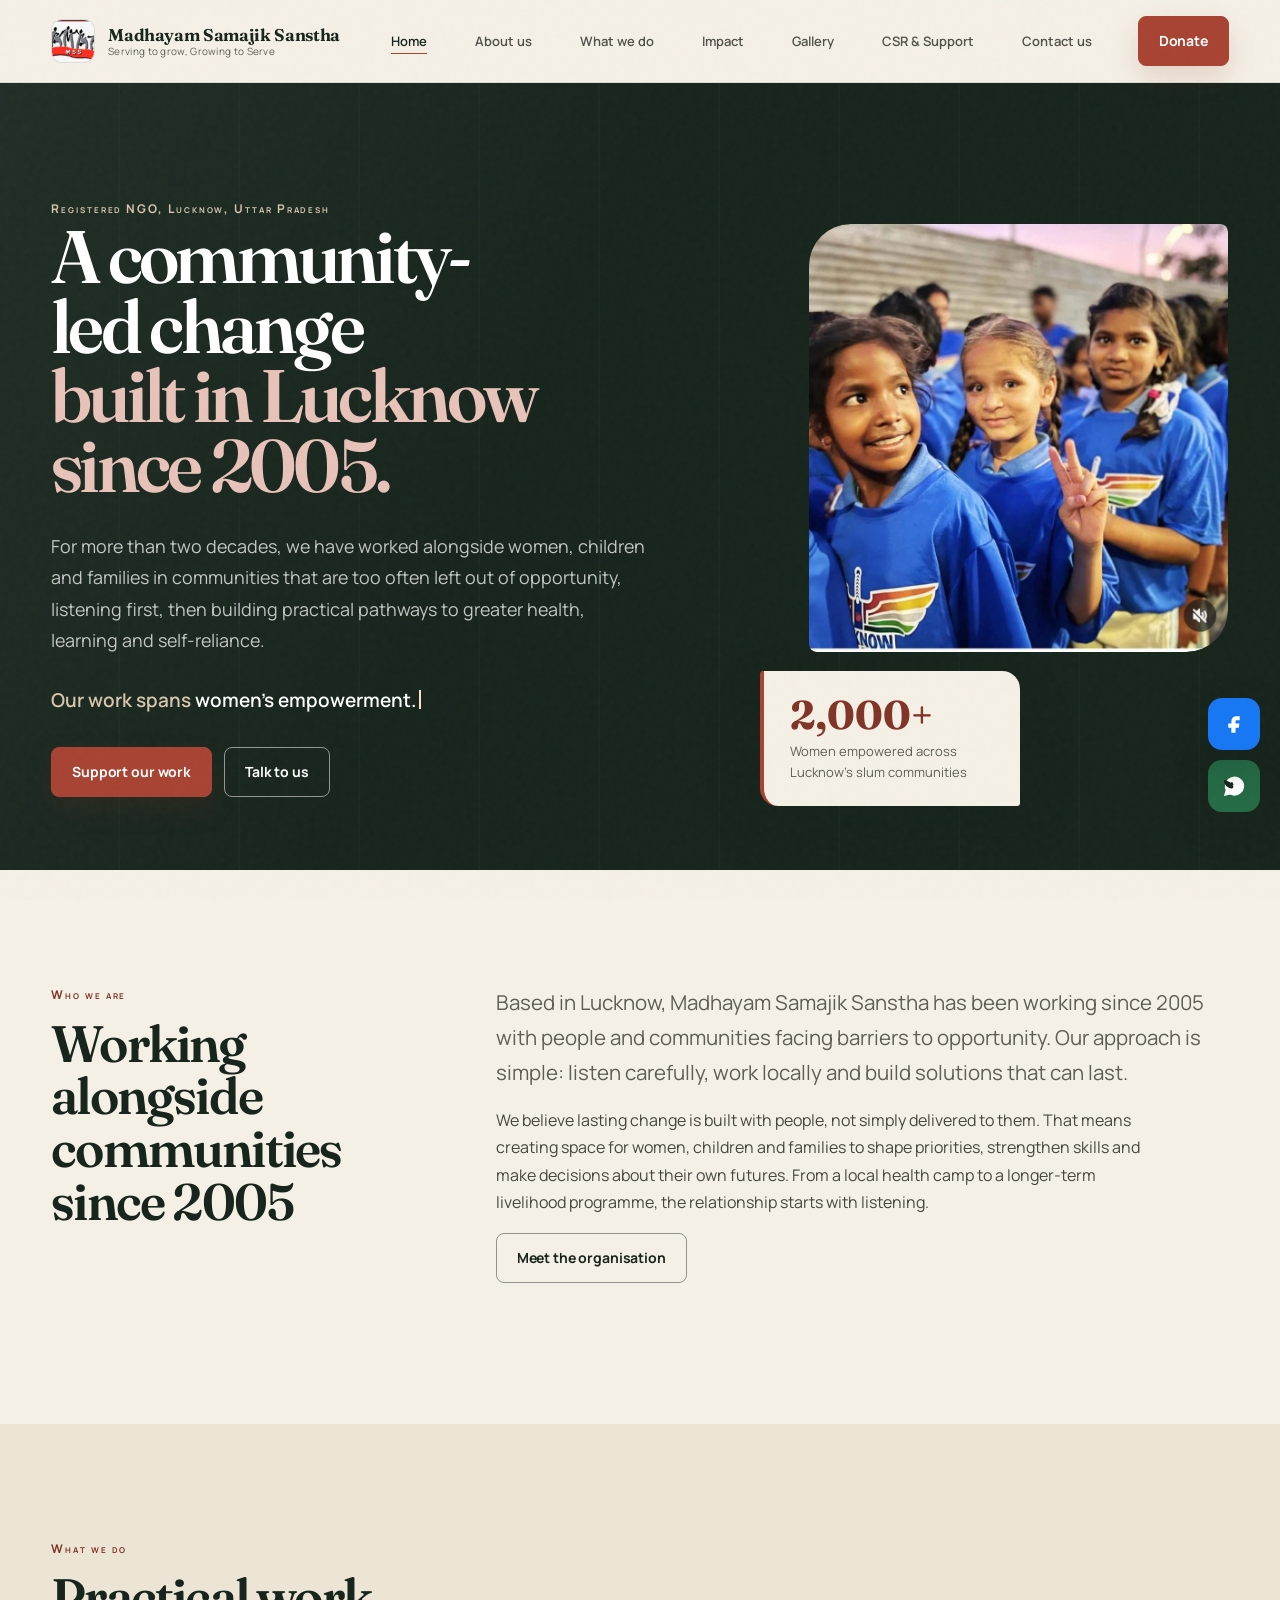
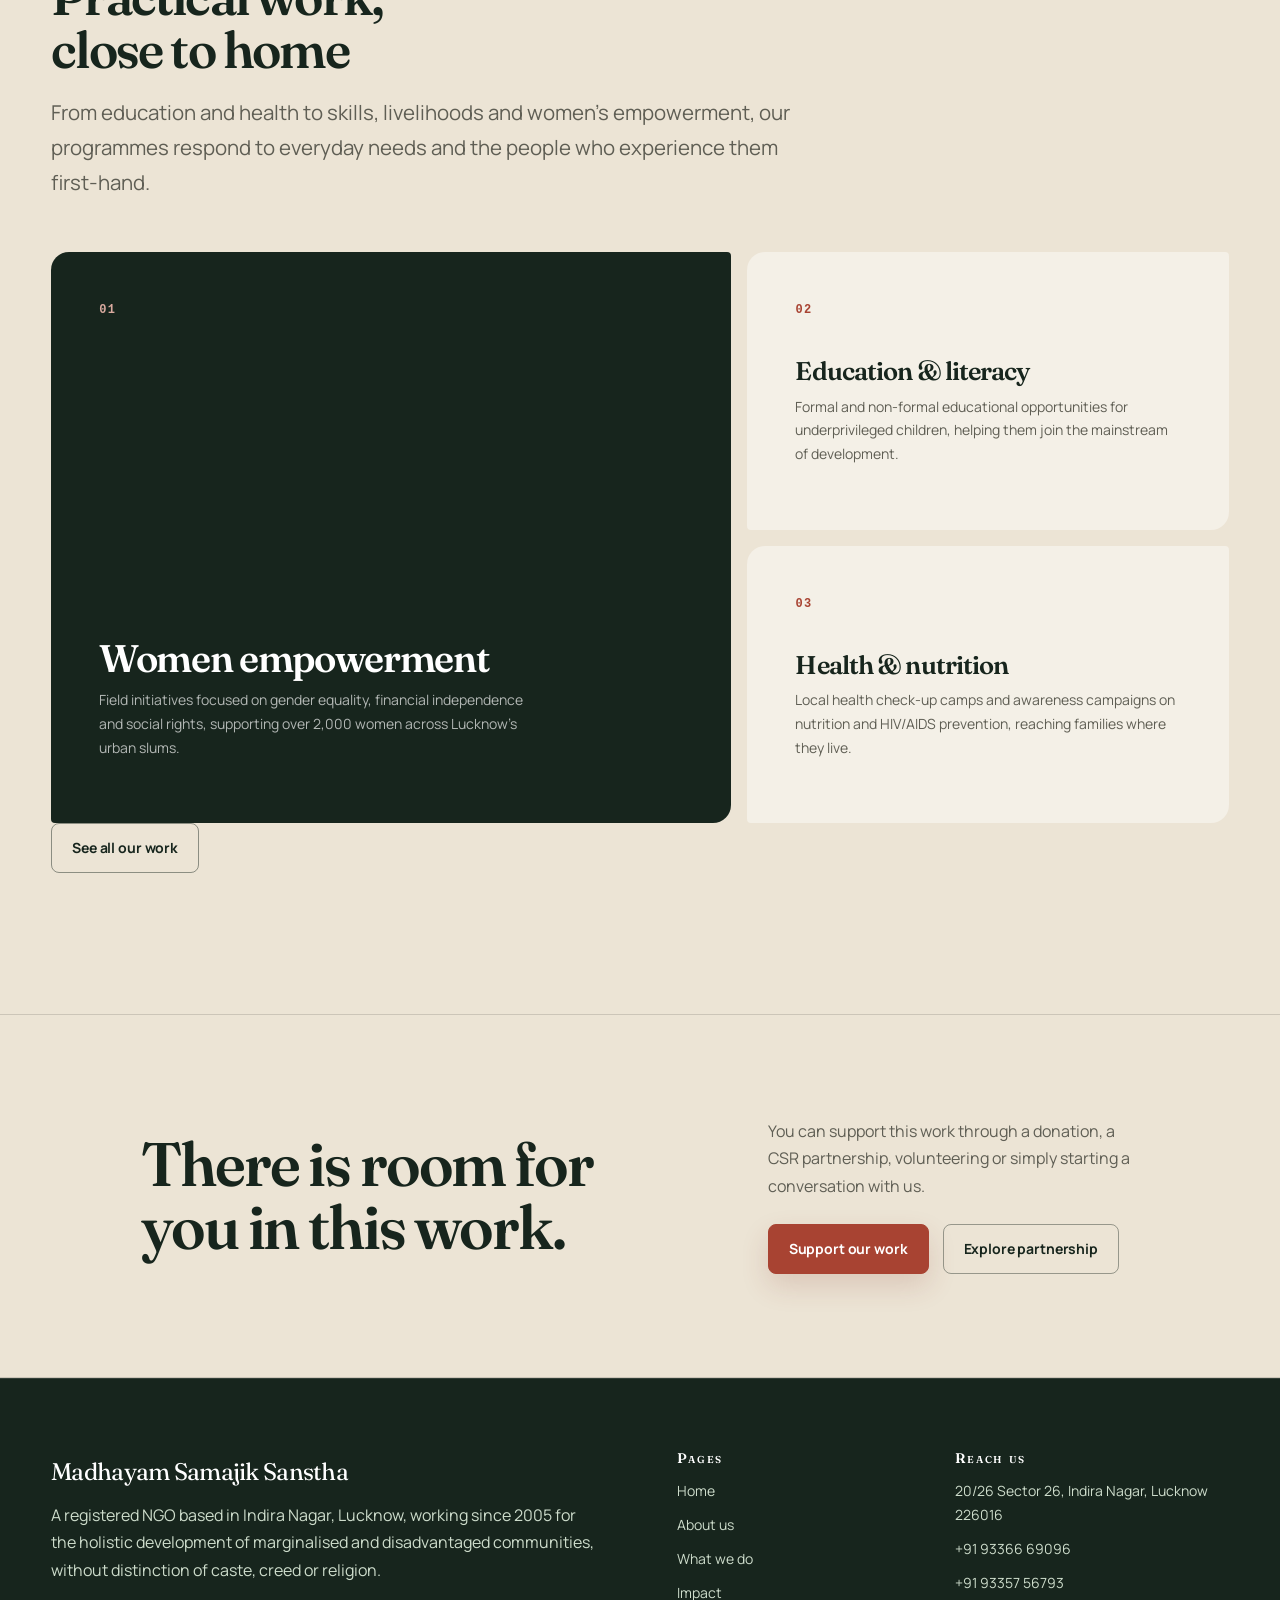
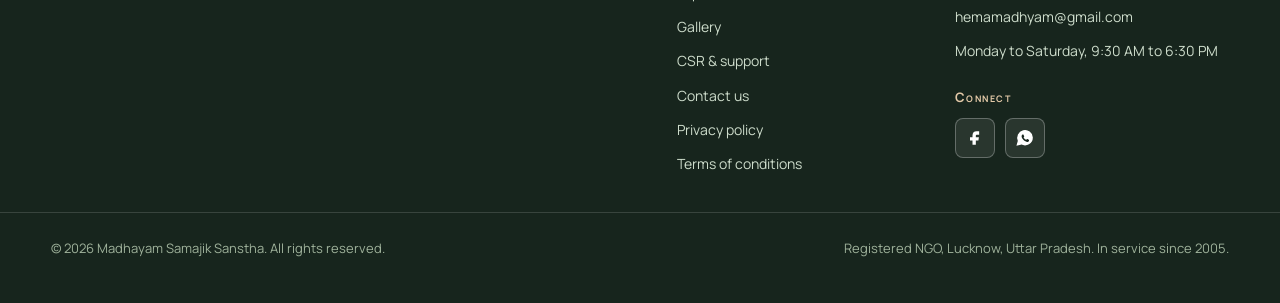
==== index.html @ 878db266 "Add files via upload" ====
<!DOCTYPE html>

<html lang="en">
<head>
<meta charset="utf-8"/>
<meta content="width=device-width, initial-scale=1" name="viewport"/>
<title>Madhayam Samajik Sanstha | Community Development in Lucknow</title>
<meta content="Madhayam Samajik Sanstha is a Lucknow-based NGO working with communities since 2005 through women’s empowerment, education, health, livelihoods, agriculture and social development." name="description"/>
<link href="https://fonts.googleapis.com" rel="preconnect"/>
<link crossorigin="" href="https://fonts.gstatic.com" rel="preconnect"/>
<link href="https://fonts.googleapis.com/css2?family=Fraunces:opsz,wght@9..144,600;9..144,700&amp;family=Manrope:wght@400;500;600;700&amp;display=swap" rel="stylesheet"/>
<link href="css/styles.css" rel="stylesheet"/>
<link href="assets/favicon-32.png" rel="icon" sizes="32x32" type="image/png"/>
<link href="assets/favicon-16.png" rel="icon" sizes="16x16" type="image/png"/>
<link href="assets/apple-touch-icon.png" rel="apple-touch-icon"/>
<meta content="#1c3a22" name="theme-color"/>
<meta content="website" property="og:type"/>
<meta content="Madhayam Samajik Sanstha" property="og:site_name"/>
<meta content="Madhayam Samajik Sanstha | Community Development in Lucknow" property="og:title"/>
<meta content="Madhayam Samajik Sanstha is a Lucknow-based NGO working with communities since 2005 through women’s empowerment, education, health, livelihoods, agriculture and social development." property="og:description"/>
<meta content="https://madhayam.org/assets/social-preview.jpg" property="og:image"/>
<meta content="1200" property="og:image:width"/>
<meta content="630" property="og:image:height"/>
<meta content="summary_large_image" name="twitter:card"/>
<meta content="Madhayam Samajik Sanstha | Community Development in Lucknow" name="twitter:title"/>
<meta content="Madhayam Samajik Sanstha is a Lucknow-based NGO working with communities since 2005 through women’s empowerment, education, health, livelihoods, agriculture and social development." name="twitter:description"/>
<meta content="https://madhayam.org/assets/social-preview.jpg" name="twitter:image"/>
<meta content="index, follow, max-image-preview:large" name="robots"/><meta content="Madhayam Samajik Sanstha" name="author"/><link href="https://madhayam.org/" rel="canonical"/><meta content="https://madhayam.org/" property="og:url"/><script type="application/ld+json">{"@context": "https://schema.org", "@type": "WebSite", "name": "Madhayam Samajik Sanstha", "url": "https://madhayam.org/"}</script><script type="application/ld+json">{"@context": "https://schema.org", "@type": "NGO", "name": "Madhayam Samajik Sanstha", "url": "https://madhayam.org/", "logo": "https://madhayam.org/assets/logo-mark.jpg", "email": "hemamadhayam@gmail.com", "telephone": "+91 93366 69096", "foundingDate": "2005-01-04", "address": {"@type": "PostalAddress", "addressLocality": "Lucknow", "addressRegion": "Uttar Pradesh", "postalCode": "226016", "addressCountry": "IN"}, "areaServed": "Uttar Pradesh", "sameAs": ["https://wa.me/919336669096"]}</script><meta content="Madhayam Samajik Sanstha, community-led development in Lucknow" property="og:image:alt"/><meta content="Madhayam Samajik Sanstha, community-led development in Lucknow" name="twitter:image:alt"/></head>
<body>
<a class="skip-link" href="#main">Skip to main content</a>
<header class="site-header">
<div class="header-inner">
<a class="brand" href="index.html">
<span aria-hidden="true" class="brand-mark">
<img alt="Madhayam Samajik Sanstha logo" class="brand-logo-img" src="assets/logo-mark.jpg"/>
</span>
<span class="brand-text">
<span class="brand-name">Madhayam Samajik Sanstha</span>
<span class="brand-tag">Serving to grow, Growing to Serve</span>
</span>
</a>
<nav aria-label="Primary" class="primary-nav">
<ul class="nav-list">
<li><a aria-current="page" class="nav-link is-current" href="index.html">Home</a></li>
<li><a class="nav-link" href="about-us.html">About us</a></li>
<li><a class="nav-link" href="what-we-do.html">What we do</a></li>
<li><a class="nav-link" href="impact.html">Impact</a></li>
<li><a class="nav-link" href="gallery.html">Gallery</a></li>
<li><a class="nav-link" href="csr-support.html">CSR &amp; Support</a></li>
<li><a class="nav-link" href="contact-us.html">Contact us</a></li>
</ul>
</nav>
<div class="header-actions">
<a class="btn btn-donate btn-small" href="csr-support.html#donate" id="donate-header">Donate</a>
<button aria-controls="side-nav" aria-expanded="false" aria-label="Open menu" class="menu-toggle" id="menu-toggle" type="button">
<span aria-hidden="true" class="menu-bar"></span>
<span aria-hidden="true" class="menu-bar"></span>
<span aria-hidden="true" class="menu-bar"></span>
</button>
</div>
</div>
</header>
<div class="nav-overlay" id="nav-overlay"></div>
<aside aria-hidden="true" aria-label="Mobile navigation" class="side-nav" id="side-nav">
<div class="side-nav-head">
<span class="side-nav-title">Menu</span>
<button aria-label="Close menu" class="side-close" id="side-close" type="button"><span aria-hidden="true">×</span></button>
</div>
<ul class="side-list">
<li><a aria-current="page" class="is-current" href="index.html"><span class="num">01</span>Home</a></li>
<li><a class="" href="about-us.html"><span class="num">02</span>About us</a></li>
<li><a class="" href="what-we-do.html"><span class="num">03</span>What we do</a></li>
<li><a class="" href="impact.html"><span class="num">04</span>Impact</a></li>
<li><a class="" href="gallery.html"><span class="num">05</span>Gallery</a></li>
<li><a class="" href="csr-support.html"><span class="num">06</span>CSR &amp; Support</a></li>
<li><a class="" href="contact-us.html"><span class="num">07</span>Contact us</a></li>
</ul>
<div class="side-nav-foot">
<a class="btn btn-donate btn-block" href="csr-support.html#donate">Donate</a>
<p class="side-note">Every contribution supports our work across Lucknow's communities.</p>
</div>
</aside>
<main id="main">
<section class="hero">
<div aria-hidden="true" class="hero-scrim"></div>  
<div class="wrap hero-grid">
<div class="hero-copy">
<span class="hero-eyebrow">Registered NGO, Lucknow, Uttar Pradesh</span>
<h1 class="hero-title">A community-led change<br/><mark>built in Lucknow since 2005.</mark></h1>
<p class="hero-sub">For more than two decades, we have worked alongside women, children and families in communities that are too often left out of opportunity, listening first, then building practical pathways to greater health, learning and self-reliance.</p>
<p aria-live="off" class="typed">Our work spans <b id="typed"></b><s></s></p>
<div class="hero-actions">
<a class="btn btn-donate" href="csr-support.html#donate">Support our work</a>
<a class="btn btn-outline-light" href="contact-us.html">Talk to us</a>
</div>
</div>
<div class="hero-figure">
<div class="img-ph">
<!-- IMAGE FILE: home-community.jpg -->
<img src="assets/photos/home-community.jpg" alt="Community members participating in a Madhayam programme in Lucknow" loading="eager" decoding="async" onload="this.classList.add('is-loaded')"/>
<div class="img-ph-fallback"><!-- IMAGE FILE: home-community.jpg -->
<span class="img-ph-file">home-community.jpg</span>

<span class="img-ph-kicker">Since 2005 · Lucknow</span>
<strong class="img-ph-statement">Work begins with listening.</strong>
<span class="img-ph-desc">Women, children and families shape the programmes built around their everyday needs.</span>
</div>
</div>
<div class="hero-stat-card">
<span class="stat-num">2,000+</span>
<span class="stat-label">Women empowered across Lucknow's slum communities</span>
</div>
</div>
</div>
</section>
<svg aria-hidden="true" class="wave wave-into-cream" preserveaspectratio="none" viewbox="0 0 1200 60">
<path d="M0,32 C200,60 400,0 600,20 C800,40 1000,10 1200,30 L1200,60 L0,60 Z"></path>
</svg>
<section class="section">
<div class="wrap intro-block">
<div class="eyebrow-col">
<span class="eyebrow">Who we are</span>
<h2>Working alongside communities since 2005</h2>
</div>
<div>
<p class="lede">Based in Lucknow, Madhayam Samajik Sanstha has been working since 2005 with people and communities facing barriers to opportunity. Our approach is simple: listen carefully, work locally and build solutions that can last.</p>
<p>We believe lasting change is built with people, not simply delivered to them. That means creating space for women, children and families to shape priorities, strengthen skills and make decisions about their own futures. From a local health camp to a longer-term livelihood programme, the relationship starts with listening.</p>
<a class="btn btn-outline" href="about-us.html">Meet the organisation</a>
</div>
</div>
</section>
<section class="section section-alt">
<div class="wrap">
<div class="section-head">
<span class="eyebrow">What we do</span>
<h2>Practical work, close to home</h2>
<p class="lede">From education and health to skills, livelihoods and women’s empowerment, our programmes respond to everyday needs and the people who experience them first-hand.</p>
</div>
<div class="ways-grid home-focus-grid">
<div class="way-card">
<span class="way-icon">01</span>
<h3>Women empowerment</h3>
<p>Field initiatives focused on gender equality, financial independence and social rights,
        supporting over 2,000 women across Lucknow's urban slums.</p>
</div>
<div class="way-card">
<span class="way-icon">02</span>
<h3>Education &amp; literacy</h3>
<p>Formal and non-formal educational opportunities for underprivileged children, helping
        them join the mainstream of development.</p>
</div>
<div class="way-card">
<span class="way-icon">03</span>
<h3>Health &amp; nutrition</h3>
<p>Local health check-up camps and awareness campaigns on nutrition and HIV/AIDS
        prevention, reaching families where they live.</p>
</div>
</div>
<div>
<a class="btn btn-outline" href="what-we-do.html">See all our work</a>
</div>
</div>
</section>
<section class="cta-band">
<div class="wrap wrap-narrow">
<h2>There is room for you in this work.</h2>
<p>You can support this work through a donation, a CSR partnership, volunteering or simply starting a conversation with us.</p>
<div class="cta-actions">
<a class="btn btn-donate" href="csr-support.html#donate">Support our work</a>
<a class="btn btn-outline-light" href="csr-support.html#csr">Explore partnership</a>
</div>
</div>
</section>
</main>
<footer class="site-footer">
<div class="wrap footer-grid">
<div class="footer-about">
<span class="footer-name">Madhayam Samajik Sanstha</span>
<p>A registered NGO based in Indira Nagar, Lucknow, working since 2005 for the holistic
      development of marginalised and disadvantaged communities, without distinction of caste,
      creed or religion.</p>
</div>
<nav aria-label="Footer" class="footer-nav">
<h2 class="footer-heading">Pages</h2>
<ul>
<li><a href="index.html">Home</a></li>
<li><a href="about-us.html">About us</a></li>
<li><a href="what-we-do.html">What we do</a></li>
<li><a href="impact.html">Impact</a></li>
<li><a href="gallery.html">Gallery</a></li>
<li><a href="csr-support.html">CSR &amp; support</a></li>
<li><a href="contact-us.html">Contact us</a></li>
<li><a href="privacy-policy.html">Privacy policy</a></li>
<li><a href="terms-of-conditions.html">Terms of conditions</a></li>
</ul>
</nav>
<div class="footer-contact">
<h2 class="footer-heading">Reach us</h2>
<ul>
<li>20/26 Sector 26, Indira Nagar, Lucknow 226016</li>
<li><a href="tel:+919336669096">+91 93366 69096</a></li>
<li><a href="tel:+919335756793">+91 93357 56793</a></li>
<li><a href="mailto:hemamadhyam@gmail.com">hemamadhyam@gmail.com</a></li>
<li>Monday to Saturday, 9:30 AM to 6:30 PM</li>
</ul>
<div aria-label="Social media and messaging" class="footer-social">
<span class="footer-social-label">Connect</span>
<div class="social-links">


<a aria-label="Facebook" class="social-link social-facebook" href="https://www.facebook.com/madhayam" rel="noopener noreferrer" target="_blank" title="Facebook"><svg aria-hidden="true" viewbox="0 0 24 24"><path class="social-fill" d="M14 8h3V4h-3c-3.3 0-5 1.9-5 5v2H6v4h3v5h4v-5h3.1l.6-4H13V9c0-.7.3-1 1-1z"></path></svg></a><a aria-label="WhatsApp" class="social-link social-whatsapp" href="https://wa.me/919336669096?text=Hello%20Madhayam%20Samajik%20Sanstha" rel="noopener noreferrer" target="_blank" title="WhatsApp">
<svg aria-hidden="true" viewbox="0 0 24 24"><path d="M20.5 11.4a8.5 8.5 0 0 1-12.7 7.4L3 20l1.3-4.6a8.5 8.5 0 1 1 16.2-4z"></path><path class="social-cut" d="M8.5 8.4c.2-.5.4-.5.8-.5h.5c.2 0 .4.1.5.4l.7 1.7c.1.2.1.4-.1.6l-.6.7c.8 1.4 1.8 2.2 3.2 2.8l.7-.7c.2-.2.4-.2.7-.1l1.6.8c.3.1.4.3.4.6 0 .8-.3 1.4-.9 1.7-2.8 1.4-8.1-3.2-8.1-6.5 0-.6.2-1.1.6-1.5z"></path></svg>
</a>
</div>
</div>
</div>
</div>
<div class="wrap footer-base">
<p>© <span id="year">2026</span> Madhayam Samajik Sanstha. All rights reserved.</p>
<p>Registered NGO, Lucknow, Uttar Pradesh. In service since 2005.</p>
</div>
</footer>
<a aria-label="Visit Madhayam on Facebook" class="facebook-float" href="https://www.facebook.com/madhayam" rel="noopener noreferrer" target="_blank" title="Facebook"><svg aria-hidden="true" viewbox="0 0 24 24"><path class="social-fill" d="M14 8h3V4h-3c-3.3 0-5 1.9-5 5v2H6v4h3v5h4v-5h3.1l.6-4H13V9c0-.7.3-1 1-1z"></path></svg></a>
<a aria-label="Chat with Madhayam Samajik Sanstha on WhatsApp" class="whatsapp-float" href="https://wa.me/919336669096?text=Hello%20Madhayam%20Samajik%20Sanstha" rel="noopener noreferrer" target="_blank" title="WhatsApp"><svg aria-hidden="true" viewbox="0 0 24 24"><path d="M20.5 11.4a8.5 8.5 0 0 1-12.7 7.4L3 20l1.3-4.6a8.5 8.5 0 1 1 16.2-4z"></path><path class="social-cut" d="M8.5 8.4c.2-.5.4-.5.8-.5h.5c.2 0 .4.1.5.4l.7 1.7c.1.2.1.4-.1.6l-.6.7c.8 1.4.4.3.7.6 0 .8-.3 1.4-.9 1.7-2.8 1.4-8.1-3.2-8.1-6.5 0-.6.2-1.1.6-1.5z"></path></svg></a>
<script src="js/main.js"></script>
</body>
</html>
---- css/styles.css ----
/* ==========================================================================
   Madhayam Samajik Sanstha: stylesheet (2026 rebuild)
   A distinct visual system from the earlier build and from the law firm
   and IT company sites: a soft rounded title font with a humanist body font, a recurring wave
   motif drawn from the logo's arc stripe, a numbered-list treatment for
   the focus areas, and a milestone timeline rather than a card grid.
   ========================================================================== */

/* ---------- 1. Reset ---------- */

*, *::before, *::after {
  box-sizing: border-box;
}

html {
  scroll-behavior: smooth;
  -webkit-text-size-adjust: 100%;
}

body {
  margin: 0;
  font-family: "Manrope", Arial, sans-serif;
  font-size: 17px;
  line-height: 1.7;
  color: #241f1c;
  background: #fbf7f0;
}

img {
  max-width: 100%;
  display: block;
}

a {
  color: inherit;
  text-decoration: none;
}

button {
  font-family: inherit;
  cursor: pointer;
}

ul, ol {
  margin: 0;
  padding: 0;
  list-style: none;
}

h1, h2, h3, h4 {
  font-family: var(--font-title);
  font-weight: 600;
  line-height: 1.25;
  margin: 0 0 16px;
  color: #1c3a22;
}

p {
  margin: 0 0 16px;
}

/* ---------- 2. Colour tokens ---------- */

:root {
  --green-deep: #1c3a22;
  --green-mid: #2c5636;
  --green-light: #eef3ea;
  --maroon: #6b1f28;
  --maroon-dark: #4a141c;
  --stripe: #ac3b2c;
  --stripe-dark: #8a2e21;
  --cream: #fbf7f0;
  --cream-alt: #f2ead9;
  --ink: #241f1c;
  --ink-soft: #6b5f52;
  --line: #e4dbc9;

  /* Title font. To try a different one, change this line and the Google
     Fonts link in each page's <head>. Other warm options: "Nunito",
     "Quicksand", "Young Serif". */
  --font-title: "Fraunces", Georgia, serif;
}

/* ---------- 3. Layout utilities ---------- */

.wrap {
  width: 100%;
  max-width: 1180px;
  margin: 0 auto;
  padding: 0 24px;
}

.wrap-narrow {
  max-width: 760px;
}

.skip-link {
  position: absolute;
  left: -999px;
  top: auto;
}

.skip-link:focus {
  left: 16px;
  top: 16px;
  background: var(--green-deep);
  color: #fff;
  padding: 10px 16px;
  border-radius: 6px;
  z-index: 999;
}

.section {
  padding: 88px 0;
}

.section-tight {
  padding: 56px 0;
}

.section-alt {
  background: var(--cream-alt);
}

.section-deep {
  background: var(--green-deep);
  color: #eef3ea;
}

.section-deep h2,
.section-deep h3 {
  color: #fff;
}

.eyebrow {
  display: block;
  font-family: "Manrope", Arial, sans-serif;
  color: var(--maroon);
  font-weight: 700;
  font-size: 13px;
  letter-spacing: 0.12em;
  text-transform: uppercase;
  margin-bottom: 12px;
}

.section-deep .eyebrow {
  color: #e3c9a8;
}

.lede {
  font-size: 19px;
  color: var(--ink-soft);
  max-width: 62ch;
}

.section-deep .lede {
  color: #cddccb;
}

/* ---------- 4. Wave divider ---------- */
/* A recurring motif drawn from the arc under the figures in the logo,
   used between sections instead of a plain rule or box shadow. */

.wave {
  display: block;
  width: 100%;
  height: 48px;
  margin: 0;
}

.wave-into-alt { fill: var(--cream-alt); }
.wave-into-cream { fill: var(--cream); }
.wave-into-deep { fill: var(--green-deep); }
.wave-flip { transform: scaleY(-1); }

/* ---------- 5. Header ---------- */

.site-header {
  position: sticky;
  top: 0;
  z-index: 50;
  background: rgba(251, 247, 240, 0.92);
  backdrop-filter: blur(8px);
  -webkit-backdrop-filter: blur(8px);
  border-bottom: 1px solid transparent;
  transition: border-color 0.25s ease, box-shadow 0.25s ease;
}

.site-header.is-scrolled {
  border-bottom-color: var(--line);
  box-shadow: 0 8px 24px rgba(28, 58, 34, 0.06);
}

.header-inner {
  max-width: 1180px;
  margin: 0 auto;
  padding: 16px 24px;
  display: flex;
  align-items: center;
  gap: 24px;
}

.brand {
  display: flex;
  align-items: center;
  gap: 12px;
  margin-right: auto;
}

.brand-mark {
  width: 44px;
  height: 44px;
  border-radius: 50%;
  background: var(--green-deep);
  display: flex;
  align-items: center;
  justify-content: center;
  flex: none;
  overflow: hidden;
}

.brand-mark-fallback {
  color: #fff;
  font-family: var(--font-title);
  font-weight: 700;
  font-size: 15px;
}

.brand-text {
  display: flex;
  flex-direction: column;
  line-height: 1.25;
}

.brand-name {
  font-family: var(--font-title);
  font-weight: 600;
  font-size: 18px;
  color: var(--green-deep);
}

.brand-tag {
  font-size: 12px;
  color: var(--ink-soft);
}

.primary-nav {
  display: flex;
}

.nav-list {
  display: flex;
  gap: 6px;
  align-items: center;
}

.nav-link {
  position: relative;
  padding: 8px 4px;
  font-weight: 600;
  font-size: 15px;
  color: var(--ink);
  margin: 0 12px;
}

.nav-link::after {
  content: "";
  position: absolute;
  left: 0;
  right: 0;
  bottom: 0;
  height: 2px;
  background: var(--maroon);
  transform: scaleX(0);
  transform-origin: left;
  transition: transform 0.25s cubic-bezier(0.2, 0.8, 0.2, 1);
}

.nav-link:hover::after,
.nav-link.is-current::after {
  transform: scaleX(1);
}

.nav-link.is-current {
  color: var(--maroon);
}

.header-actions {
  display: flex;
  align-items: center;
  gap: 14px;
}

.menu-toggle {
  display: none;
  width: 42px;
  height: 42px;
  border-radius: 10px;
  border: 1px solid var(--line);
  background: transparent;
  position: relative;
}

.menu-bar {
  position: absolute;
  left: 10px;
  right: 10px;
  height: 2px;
  background: var(--ink);
  border-radius: 2px;
}

.menu-bar:nth-child(1) { top: 14px; }
.menu-bar:nth-child(2) { top: 20px; }
.menu-bar:nth-child(3) { top: 26px; }

@media (max-width: 900px) {
  .primary-nav { display: none; }
  .menu-toggle { display: block; }
}

/* ---------- 6. Buttons ---------- */

.btn {
  display: inline-flex;
  align-items: center;
  justify-content: center;
  gap: 8px;
  padding: 13px 24px;
  border-radius: 999px;
  font-weight: 700;
  font-size: 15px;
  border: 1.5px solid transparent;
  transition: transform 0.15s ease, box-shadow 0.25s ease, background-color 0.25s ease;
}

.btn:hover {
  transform: translateY(-1px);
}

.btn:active {
  transform: scale(0.98);
}

.btn-primary {
  background: var(--green-deep);
  color: #fff;
}

.btn-primary:hover {
  background: var(--green-mid);
}

.btn-outline {
  background: transparent;
  border-color: var(--green-deep);
  color: var(--green-deep);
}

.btn-outline:hover {
  background: var(--green-light);
}

.btn-outline-light {
  background: transparent;
  border-color: rgba(255, 255, 255, 0.6);
  color: #fff;
}

.btn-outline-light:hover {
  background: rgba(255, 255, 255, 0.12);
}

.btn-donate {
  background: var(--maroon);
  color: #fff;
  box-shadow: 0 10px 22px -10px rgba(107, 31, 40, 0.7);
}

.btn-donate:hover {
  background: var(--maroon-dark);
}

.btn-small {
  padding: 9px 18px;
  font-size: 13px;
}

.btn-block {
  width: 100%;
}

/* ---------- 7. Mobile drawer ---------- */
/* A short, soft fade (with a slight slide) on open and close. */

.nav-overlay {
  position: fixed;
  inset: 0;
  background: rgba(28, 30, 24, 0.45);
  z-index: 60;
  opacity: 0;
  visibility: hidden;
  transition: opacity 0.3s ease, visibility 0s linear 0.3s;
}

.side-nav {
  position: fixed;
  top: 0;
  right: 0;
  bottom: 0;
  width: min(340px, 86vw);
  background: var(--green-deep);
  color: #fff;
  z-index: 70;
  display: flex;
  flex-direction: column;
  padding: 20px 24px 28px;
  opacity: 0;
  visibility: hidden;
  transform: translateX(12px);
  transition: opacity 0.3s ease, transform 0.3s ease, visibility 0s linear 0.3s;
}

body.nav-open .nav-overlay {
  opacity: 1;
  visibility: visible;
  transition: opacity 0.3s ease;
}

body.nav-open .side-nav {
  opacity: 1;
  visibility: visible;
  transform: none;
  transition: opacity 0.3s ease, transform 0.3s ease;
}

.side-nav-head {
  display: flex;
  align-items: center;
  justify-content: space-between;
  margin-bottom: 22px;
}

.side-nav-title {
  font-family: var(--font-title);
  font-size: 15px;
  letter-spacing: 0.08em;
  text-transform: uppercase;
  color: #cddccb;
}

.side-close {
  width: 38px;
  height: 38px;
  border-radius: 50%;
  border: 1px solid rgba(255, 255, 255, 0.3);
  background: transparent;
  color: #fff;
  font-size: 20px;
  line-height: 1;
}

.side-list {
  display: flex;
  flex-direction: column;
  gap: 4px;
  flex: 1;
}

.side-list a,
.side-group-toggle {
  display: flex;
  align-items: baseline;
  gap: 10px;
  padding: 14px 4px;
  font-family: var(--font-title);
  font-size: 24px;
  font-weight: 600;
  color: #fff;
  border-bottom: 1px solid rgba(255, 255, 255, 0.12);
  width: 100%;
  background: none;
  border-left: none;
  border-right: none;
  border-top: none;
  text-align: left;
}

.side-list a .num {
  font-family: "Manrope", sans-serif;
  font-size: 13px;
  font-weight: 700;
  color: var(--stripe);
}

.side-list a.is-current {
  color: var(--stripe);
}

.side-nav-foot {
  margin-top: 22px;
  display: flex;
  flex-direction: column;
  gap: 12px;
}

.side-note {
  font-size: 13px;
  color: #b9c8b6;
  margin: 0;
}

/* ---------- 8. Home hero ---------- */

.hero {
  position: relative;
  padding: 64px 0 0;
  background: var(--stripe);
  color: #fff;
  overflow: hidden;
}

/* Decorative hero backdrop. */
.hero-shader-bg {
  position: absolute;
  inset: 0;
  z-index: 0;
  overflow: hidden;
}

.hero-shader-bg iframe {
  width: 100%;
  height: 100%;
  border: 0;
  display: block;
}

.hero-scrim {
  position: absolute;
  inset: 0;
  z-index: 1;
  background: rgba(20, 14, 12, 0.22);
  pointer-events: none;
}

@media (max-width: 640px), (prefers-reduced-motion: reduce) {
  /* Keep the decorative layer quiet on small screens and reduced-motion preferences. */
  .hero-shader-bg {
    display: none;
  }
}

.hero-grid {
  display: grid;
  grid-template-columns: 1.1fr 0.9fr;
  gap: 40px;
  align-items: center;
  position: relative;
  z-index: 2;
  padding-bottom: 76px;
}

.hero-eyebrow {
  color: #f3dcc7;
  font-weight: 700;
  font-size: 13px;
  letter-spacing: 0.12em;
  text-transform: uppercase;
  margin-bottom: 16px;
}

.hero-title {
  font-size: clamp(34px, 5vw, 54px);
  color: #fff;
  margin-bottom: 20px;
}

.hero-title mark {
  background: none;
  color: #ffe1c9;
}

.hero-sub {
  font-size: 18px;
  color: rgba(255, 255, 255, 0.92);
  max-width: 52ch;
  margin-bottom: 28px;
}

.hero-actions {
  display: flex;
  flex-wrap: wrap;
  gap: 14px;
}

.hero-figure {
  position: relative;
}

.hero-figure .img-ph {
  background: rgba(255, 255, 255, 0.12);
  border: 1.5px dashed rgba(255, 255, 255, 0.5);
  color: #fff;
}

.hero-figure .img-ph-label {
  color: #fff;
}

.hero-figure .img-ph-desc {
  color: rgba(255, 255, 255, 0.8);
}

.hero-stat-card {
  position: absolute;
  left: -18px;
  bottom: -32px;
  background: #fff;
  color: var(--ink);
  border-radius: 16px;
  padding: 20px 22px;
  box-shadow: 0 20px 40px -18px rgba(28, 30, 24, 0.4);
  max-width: 240px;
}

.hero-stat-card .stat-num {
  font-family: var(--font-title);
  font-size: 34px;
  font-weight: 700;
  color: var(--maroon);
  line-height: 1;
  display: block;
}

.hero-stat-card .stat-label {
  font-size: 13px;
  color: var(--ink-soft);
  margin-top: 6px;
  display: block;
}

@media (max-width: 860px) {
  .hero-grid {
    grid-template-columns: 1fr;
  }
  .hero-stat-card {
    position: static;
    margin-top: 26px;
    max-width: none;
  }
}

/* ---------- 9. Image placeholders ---------- */

.img-ph {
  background: var(--green-light);
  border: 1.5px dashed var(--green-mid);
  border-radius: 14px;
  min-height: 260px;
  padding: 26px;
  display: flex;
  flex-direction: column;
  justify-content: center;
  gap: 8px;
  text-align: center;
}

.img-ph-round {
  min-height: 180px;
  width: 180px;
  aspect-ratio: 1 / 1;
  border-radius: 50%;
  margin: 0 auto;
}

.img-ph {
  position: relative;
  overflow: hidden;
}

/* A real photo fills the slot once it loads; until then (or if the file
   is missing) the placeholder text below stays visible. */
.img-ph img {
  position: absolute;
  inset: 0;
  width: 100%;
  height: 100%;
  object-fit: cover;
  border-radius: inherit;
  display: block;
  opacity: 0;
  transition: opacity 260ms ease;
  z-index: 2;
}

.img-ph img.is-loaded {
  opacity: 1;
}

.img-ph:has(img.is-loaded) {
  border-color: transparent;
  background: none;
}

.img-ph:has(img.is-loaded) .img-ph-fallback {
  display: none;
}

.img-ph-fallback {
  display: flex;
  flex-direction: column;
  align-items: center;
  gap: 8px;
  width: 100%;
}

.img-ph-label {
  font-weight: 700;
  color: var(--green-deep);
  font-size: 14px;
}

/* The exact filename to give the photo */
.img-ph-file {
  font-family: ui-monospace, SFMono-Regular, Menlo, Consolas, monospace;
  font-size: 15px;
  color: var(--maroon);
  word-break: break-all;
}

.hero-figure .img-ph-file {
  color: #fff;
}

.img-ph-desc {
  font-size: 13px;
  color: var(--ink-soft);
}

/* ---------- 10. Quick intro (home) ---------- */

.intro-block {
  display: grid;
  grid-template-columns: 0.7fr 1.3fr;
  gap: 48px;
  align-items: start;
}

.intro-block .eyebrow-col {
  position: sticky;
  top: 100px;
}

@media (max-width: 860px) {
  .intro-block {
    grid-template-columns: 1fr;
  }
  .intro-block .eyebrow-col {
    position: static;
  }
}

/* ---------- 11. Milestone timeline (About Us) ---------- */

.timeline {
  position: relative;
  padding-left: 32px;
  margin-top: 44px;
}

.timeline::before {
  content: "";
  position: absolute;
  left: 5px;
  top: 6px;
  bottom: 6px;
  width: 2px;
  background: var(--line);
}

.timeline-item {
  position: relative;
  padding-bottom: 38px;
}

.timeline-item:last-child {
  padding-bottom: 0;
}

.timeline-item::before {
  content: "";
  position: absolute;
  left: -32px;
  top: 4px;
  width: 12px;
  height: 12px;
  border-radius: 50%;
  background: var(--stripe);
  border: 3px solid var(--cream);
  box-shadow: 0 0 0 2px var(--stripe);
}

.timeline-item h3 {
  font-size: 20px;
  margin-bottom: 6px;
}

.timeline-item .when {
  display: block;
  font-weight: 700;
  color: var(--maroon);
  font-size: 13px;
  letter-spacing: 0.06em;
  text-transform: uppercase;
  margin-bottom: 6px;
}

/* ---------- 12. Vision / Mission panels ---------- */

.vm-grid {
  display: grid;
  grid-template-columns: 1fr 1fr;
  gap: 24px;
  margin-top: 40px;
}

@media (max-width: 760px) {
  .vm-grid {
    grid-template-columns: 1fr;
  }
}

.vm-panel {
  background: #fff;
  border: 1px solid var(--line);
  border-top: 4px solid var(--stripe);
  border-radius: 4px 4px 16px 16px;
  padding: 32px;
}

.vm-panel:nth-child(2) {
  border-top-color: var(--green-mid);
}

.vm-panel h3 {
  font-size: 22px;
}

.vm-panel p {
  color: var(--ink-soft);
  margin-bottom: 0;
}

/* ---------- 13. Focus areas (What We Do): numbered list ---------- */

.focus-list {
  margin-top: 48px;
  border-top: 1px solid var(--line);
}

.focus-item {
  display: grid;
  grid-template-columns: 90px 1fr;
  gap: 28px;
  padding: 34px 0;
  border-bottom: 1px solid var(--line);
  transition: background-color 0.25s ease;
}

.focus-item:hover {
  background: var(--cream-alt);
}

.focus-num {
  font-family: var(--font-title);
  font-size: 40px;
  font-weight: 600;
  color: var(--stripe);
  line-height: 1;
}

.focus-body h3 {
  font-size: 22px;
  margin-bottom: 8px;
}

.focus-body p {
  color: var(--ink-soft);
  margin-bottom: 0;
  max-width: 62ch;
}

@media (max-width: 640px) {
  .focus-item {
    grid-template-columns: 1fr;
    gap: 8px;
  }
}

/* ---------- 14. Impact page ---------- */

.stat-hero {
  text-align: center;
  padding: 24px 0 8px;
}

.stat-hero .stat-num {
  font-family: var(--font-title);
  font-size: clamp(64px, 12vw, 128px);
  font-weight: 700;
  color: var(--maroon);
  line-height: 1;
  display: block;
}

.stat-hero .stat-label {
  font-size: 19px;
  color: var(--ink-soft);
  margin-top: 8px;
}

.impact-grid {
  display: grid;
  grid-template-columns: repeat(auto-fit, minmax(220px, 1fr));
  gap: 4px;
  margin-top: 48px;
  background: var(--line);
  border: 1px solid var(--line);
}

.impact-cell {
  background: #fff;
  padding: 28px 24px;
}

.impact-cell .stat-value {
  font-family: var(--font-title);
  font-size: 32px;
  font-weight: 700;
  color: var(--green-deep);
  display: block;
}

.impact-cell .stat-label {
  font-size: 14px;
  color: var(--ink-soft);
  margin-top: 6px;
  display: block;
}

.quote-panel {
  background: var(--green-deep);
  color: #fff;
  border-radius: 20px;
  padding: 44px;
  margin-top: 8px;
}

.quote-panel p {
  font-family: var(--font-title);
  font-size: 24px;
  font-weight: 500;
  line-height: 1.4;
  margin: 0;
}

/* ---------- 15. Ways to help (CSR & Support) ---------- */

.ways-grid {
  display: grid;
  grid-template-columns: repeat(3, 1fr);
  gap: 20px;
  margin-top: 40px;
}

@media (max-width: 860px) {
  .ways-grid {
    grid-template-columns: 1fr;
  }
}

.way-card {
  background: #fff;
  border: 1px solid var(--line);
  border-radius: 16px;
  padding: 28px;
  transition: border-color 0.25s ease, box-shadow 0.25s ease, transform 0.25s ease;
}

.way-card:hover {
  border-color: var(--stripe);
  box-shadow: 0 18px 34px -22px rgba(28, 30, 24, 0.35);
  transform: translateY(-3px);
}

.way-icon {
  width: 46px;
  height: 46px;
  border-radius: 12px;
  background: var(--green-light);
  color: var(--green-deep);
  display: flex;
  align-items: center;
  justify-content: center;
  font-family: var(--font-title);
  font-weight: 700;
  margin-bottom: 16px;
}

.way-card h3 {
  font-size: 19px;
  margin-bottom: 8px;
}

.way-card p {
  color: var(--ink-soft);
  font-size: 15px;
}

/* ---------- 16. Giving tiers (Donate) ---------- */

.tier-grid {
  display: grid;
  grid-template-columns: repeat(auto-fit, minmax(240px, 1fr));
  gap: 20px;
  margin-top: 40px;
}

.tier-card {
  background: #fff;
  border: 1px solid var(--line);
  border-radius: 16px;
  padding: 26px;
  display: flex;
  flex-direction: column;
  gap: 14px;
}

.tier-card h3 {
  font-size: 18px;
  margin-bottom: 0;
}

.tier-card p {
  color: var(--ink-soft);
  font-size: 14px;
  margin-bottom: 0;
  flex: 1;
}

/* ---------- 16b. Online donation panel (Razorpay) ---------- */

.pay-panel {
  background: #fff;
  border: 1px solid var(--line);
  border-radius: 20px;
  padding: 32px;
  margin-top: 32px;
}

.pay-panel h3 {
  font-size: 22px;
  margin-bottom: 6px;
}

.pay-intro {
  color: var(--ink-soft);
  margin-bottom: 22px;
}

.pay-form {
  display: grid;
  grid-template-columns: 1.4fr 1fr auto;
  gap: 16px;
  align-items: start;
}

.pay-form .form-field .field-err {
  margin-bottom: 0;
}

.amount-input {
  display: flex;
  align-items: center;
  border: 1.5px solid var(--line);
  border-radius: 10px;
  background: var(--cream-alt);
  transition: border-color 0.25s ease, box-shadow 0.25s ease;
}

.amount-input:focus-within {
  border-color: var(--stripe);
  box-shadow: 0 0 0 4px rgba(172, 59, 43, 0.12);
}

.amount-input span {
  padding-left: 14px;
  font-weight: 700;
  color: var(--ink-soft);
}

.amount-input input {
  border: 0;
  background: transparent;
  box-shadow: none;
  padding-left: 8px;
}

.amount-input input:focus {
  box-shadow: none;
}

.pay-submit {
  margin-top: 25px;
  white-space: nowrap;
}

.pay-status {
  margin: 16px 0 0;
  font-size: 15px;
  min-height: 1.2em;
  color: var(--ink-soft);
}

.pay-status.is-error {
  color: var(--maroon);
}

.pay-status.is-success {
  color: var(--green-mid);
  font-weight: 700;
}

.pay-fine {
  margin: 8px 0 0;
  font-size: 13px;
  color: var(--ink-soft);
}

@media (max-width: 760px) {
  .pay-form {
    grid-template-columns: 1fr;
  }
  .pay-submit {
    margin-top: 0;
    width: 100%;
  }
}

/* ---------- 17. Bank / payment panel ---------- */

.bank-panel {
  background: var(--cream-alt);
  border: 1px solid var(--line);
  border-radius: 16px;
  padding: 30px;
  margin-top: 24px;
}

.bank-rows {
  display: grid;
  gap: 10px;
  margin-top: 18px;
  max-width: 560px;
}

.bank-rows div {
  display: grid;
  grid-template-columns: 160px 1fr;
  gap: 14px;
  padding: 10px 0;
  border-bottom: 1px solid var(--line);
  font-size: 15px;
}

.bank-rows b {
  color: var(--ink-soft);
  font-weight: 600;
}

@media (max-width: 560px) {
  .bank-rows div {
    grid-template-columns: 1fr;
    gap: 2px;
  }
}

.trust-note {
  margin-top: 20px;
  font-size: 14px;
  color: var(--ink-soft);
  border-left: 3px solid var(--stripe);
  padding-left: 16px;
}

/* ---------- 18. CSR process ribbon ---------- */

.process-ribbon {
  display: grid;
  grid-template-columns: repeat(4, 1fr);
  gap: 0;
  margin-top: 44px;
  counter-reset: step;
}

@media (max-width: 760px) {
  .process-ribbon {
    grid-template-columns: 1fr;
  }
}

.process-step {
  position: relative;
  padding: 0 20px 20px 0;
  counter-increment: step;
}

.process-step::before {
  content: counter(step, decimal-leading-zero);
  font-family: var(--font-title);
  font-size: 15px;
  font-weight: 700;
  color: var(--stripe);
  display: block;
  margin-bottom: 10px;
}

.process-step::after {
  content: "";
  position: absolute;
  top: 8px;
  right: 0;
  bottom: 20px;
  width: 1px;
  background: var(--line);
}

.process-step:last-child::after {
  display: none;
}

@media (max-width: 760px) {
  .process-step::after {
    display: none;
  }
}

.process-step h3 {
  font-size: 17px;
  margin-bottom: 6px;
}

.process-step p {
  font-size: 14px;
  color: var(--ink-soft);
  margin-bottom: 0;
}

.tag-list {
  display: flex;
  flex-wrap: wrap;
  gap: 10px;
  margin-top: 20px;
}

.tag-list li {
  padding: 9px 16px;
  border-radius: 999px;
  background: var(--cream-alt);
  border: 1px solid var(--line);
  font-weight: 600;
  font-size: 13px;
}

.reason-list {
  display: grid;
  gap: 18px;
  margin-top: 32px;
}

.reason-list li {
  display: grid;
  grid-template-columns: 28px 1fr;
  gap: 14px;
}

.reason-list li::before {
  content: "";
  width: 10px;
  height: 10px;
  margin-top: 8px;
  border-radius: 50%;
  background: var(--stripe);
}

.reason-list h3 {
  font-size: 17px;
  margin-bottom: 4px;
}

.reason-list p {
  color: var(--ink-soft);
  margin-bottom: 0;
  font-size: 15px;
}

/* ---------- 19. Contact page ---------- */

.contact-grid {
  display: grid;
  grid-template-columns: 1fr 1.2fr;
  gap: 40px;
  align-items: start;
}

@media (max-width: 900px) {
  .contact-grid {
    grid-template-columns: 1fr;
  }
}

.contact-info-list {
  display: grid;
  gap: 20px;
  margin-top: 28px;
}

.contact-info-list li {
  display: grid;
  grid-template-columns: 130px 1fr;
  gap: 14px;
  padding-bottom: 18px;
  border-bottom: 1px solid var(--line);
}

.contact-info-list .label {
  font-weight: 700;
  color: var(--ink-soft);
  font-size: 13px;
  text-transform: uppercase;
  letter-spacing: 0.05em;
}

.hours-badge {
  display: inline-flex;
  align-items: center;
  gap: 8px;
  background: var(--green-light);
  color: var(--green-deep);
  border-radius: 999px;
  padding: 8px 16px;
  font-weight: 700;
  font-size: 13px;
  margin-top: 20px;
}

.contact-form {
  background: #fff;
  border: 1px solid var(--line);
  border-radius: 20px;
  padding: 32px;
}

.form-grid {
  display: grid;
  grid-template-columns: 1fr 1fr;
  gap: 18px;
}

.form-field.full {
  grid-column: 1 / -1;
}

@media (max-width: 560px) {
  .form-grid {
    grid-template-columns: 1fr;
  }
}

.form-field label {
  display: block;
  font-size: 13px;
  font-weight: 700;
  color: var(--ink-soft);
  margin-bottom: 6px;
}

.form-field input,
.form-field select,
.form-field textarea {
  width: 100%;
  padding: 12px 14px;
  border-radius: 10px;
  border: 1.5px solid var(--line);
  background: var(--cream-alt);
  font: inherit;
  outline: none;
  transition: border-color 0.25s ease, box-shadow 0.25s ease;
}

.form-field input:focus,
.form-field select:focus,
.form-field textarea:focus {
  border-color: var(--stripe);
}

.form-field textarea {
  min-height: 130px;
  resize: vertical;
}

.form-actions {
  margin-top: 22px;
}

.form-note {
  font-size: 13px;
  color: var(--ink-soft);
  margin-top: 14px;
}

/* ---------- 19b. Typed line, copy-to-copy buttons, form feedback ---------- */
/* Ported from the interaction patterns in corvance-it's main.js, adapted to
   this site's own content and palette. */

.typed {
  margin-top: 18px;
  font-family: var(--font-title);
  font-size: 19px;
  font-weight: 600;
  color: #fff;
  min-height: 1.6em;
}

.typed b {
  color: #ffe1c9;
}

.typed s {
  display: inline-block;
  width: 2px;
  height: 1em;
  background: #ffe1c9;
  margin-left: 3px;
  vertical-align: -0.1em;
  animation: blink 1s steps(2) infinite;
  text-decoration: none;
}

@keyframes blink {
  50% { opacity: 0; }
}

.copy-btn {
  background: none;
  border: 0;
  cursor: pointer;
  text-align: left;
  width: 100%;
  display: flex;
  gap: 14px;
  align-items: center;
  padding: 0;
  font: inherit;
  color: inherit;
}

.copy-hint {
  margin-left: auto;
  flex: none;
  font-size: 12px;
  font-weight: 700;
  color: var(--stripe);
  opacity: 0.75;
  white-space: nowrap;
}

.copy-btn:hover .copy-hint {
  opacity: 1;
}

.form-field.is-invalid input,
.form-field.is-invalid select,
.form-field.is-invalid textarea {
  border-color: var(--maroon);
  animation: shake 0.45s ease;
}

@keyframes shake {
  25% { transform: translateX(-3px); }
  75% { transform: translateX(3px); }
}

.field-err {
  color: var(--maroon);
  font-size: 13px;
  margin-top: 4px;
  min-height: 1em;
}

.form-done {
  text-align: center;
  padding: 30px 8px;
}

.form-done svg {
  width: 72px;
  height: 72px;
}

.form-done circle {
  fill: none;
  stroke: var(--green-mid);
  stroke-width: 4;
  stroke-dasharray: 190;
  stroke-dashoffset: 190;
  animation: draw 0.8s ease forwards;
}

.form-done path {
  fill: none;
  stroke: var(--green-mid);
  stroke-width: 5;
  stroke-linecap: round;
  stroke-linejoin: round;
  stroke-dasharray: 60;
  stroke-dashoffset: 60;
  animation: draw 0.5s 0.7s ease forwards;
}

@keyframes draw {
  to { stroke-dashoffset: 0; }
}

.form-done h3 {
  font-size: 22px;
  margin: 14px 0 6px;
}

.form-done p {
  color: var(--ink-soft);
  margin-bottom: 0;
}

/* ---------- 20. CTA band ---------- */

.cta-band {
  background: var(--maroon);
  color: #fff;
  padding: 64px 0;
  text-align: center;
}

.cta-band h2 {
  color: #fff;
  max-width: 26ch;
  margin: 0 auto 14px;
}

.cta-band p {
  max-width: 52ch;
  margin: 0 auto 26px;
  color: rgba(255, 255, 255, 0.88);
}

.cta-actions {
  display: flex;
  justify-content: center;
  flex-wrap: wrap;
  gap: 14px;
}

/* ---------- 21. Footer ---------- */

.site-footer {
  background: var(--green-deep);
  color: #cddccb;
  padding: 64px 0 28px;
}

.footer-grid {
  display: grid;
  grid-template-columns: 1.4fr 1fr 1fr;
  gap: 36px;
  padding-bottom: 36px;
  border-bottom: 1px solid rgba(255, 255, 255, 0.14);
}

@media (max-width: 760px) {
  .footer-grid {
    grid-template-columns: 1fr;
  }
}

.footer-name {
  font-family: var(--font-title);
  font-size: 19px;
  color: #fff;
  display: block;
  margin-bottom: 10px;
}

.footer-heading {
  color: #fff;
  font-size: 14px;
  text-transform: uppercase;
  letter-spacing: 0.06em;
  margin-bottom: 14px;
}

.footer-nav ul,
.footer-contact ul {
  display: grid;
  gap: 10px;
  font-size: 14px;
}

.footer-nav a:hover {
  color: #fff;
}

.footer-base {
  padding-top: 24px;
  display: flex;
  flex-wrap: wrap;
  gap: 10px;
  justify-content: space-between;
  font-size: 13px;
  color: #9fb29b;
}

/* ---------- 22. Breadcrumb ---------- */

.breadcrumb {
  margin-bottom: 18px;
}

.breadcrumb ol {
  display: flex;
  gap: 8px;
  flex-wrap: wrap;
  font-size: 13px;
  color: rgba(255, 255, 255, 0.75);
}

.breadcrumb li:not(:last-child)::after {
  content: "/";
  margin-left: 8px;
  color: rgba(255, 255, 255, 0.45);
}

.breadcrumb a:hover {
  color: #fff;
}

/* ---------- 23. Page head band (subpages) ---------- */

.page-head {
  background: var(--stripe);
  color: #fff;
  padding: 56px 0 72px;
}

.page-title {
  font-size: clamp(30px, 5vw, 44px);
  color: #fff;
  margin-bottom: 14px;
}

.page-lede {
  font-size: 18px;
  color: rgba(255, 255, 255, 0.92);
  max-width: 62ch;
}

/* ==========================================================================
   24. Motion layer
   The same family of interactions as the corvance-it reference (a cursor
   glow, magnetic buttons, drifting shapes, scroll reveal, a progress bar,
   counters, back-to-top) rebuilt with this site's own shapes and palette
   so the effect feels related but the site does not look like a copy.
   The mobile drawer above is intentionally left out of this layer.
   ========================================================================== */

.progress-bar {
  position: fixed;
  top: 0;
  left: 0;
  height: 3px;
  width: 100%;
  transform-origin: 0 50%;
  transform: scaleX(0);
  background: linear-gradient(90deg, var(--stripe), var(--maroon));
  z-index: 120;
}

.cursor-glow {
  position: fixed;
  left: 0;
  top: 0;
  width: 300px;
  height: 300px;
  margin: -150px 0 0 -150px;
  border-radius: 50%;
  background: radial-gradient(circle, rgba(172, 59, 43, 0.14), transparent 65%);
  pointer-events: none;
  z-index: 1;
  opacity: 0;
  transition: opacity 0.4s;
}

.mag {
  transition: transform 0.25s cubic-bezier(0.2, 0.8, 0.2, 1);
}

.drift-shape {
  position: absolute;
  pointer-events: none;
  z-index: 0;
  opacity: 0.5;
  transform: translate3d(0, var(--py, 0px), 0);
}

.drift-shape svg {
  display: block;
  width: 100%;
  height: 100%;
  animation: driftShape 16s ease-in-out infinite alternate;
}

@keyframes driftShape {
  to {
    transform: translate(-24px, 26px) rotate(6deg) scale(1.05);
  }
}

[data-anim] {
  opacity: 0;
  transition: opacity 0.9s ease, transform 0.9s cubic-bezier(0.22, 0.61, 0.36, 1);
  transition-delay: calc(var(--i, 0) * 90ms);
}

[data-anim="rise"] { transform: translateY(16px); }
[data-anim="left"] { transform: translateX(-18px); }
[data-anim="right"] { transform: translateX(18px); }
[data-anim="pop"] { transform: scale(0.97); }
[data-anim].in { opacity: 1; transform: none; }

.top-btn {
  position: fixed;
  right: 18px;
  bottom: 18px;
  width: 46px;
  height: 46px;
  border-radius: 50%;
  background: var(--green-deep);
  color: #fff;
  border: 0;
  cursor: pointer;
  z-index: 40;
  display: grid;
  place-items: center;
  opacity: 0;
  transform: translateY(20px) scale(0.8);
  transition: all 0.3s;
  pointer-events: none;
  box-shadow: 0 10px 24px -8px rgba(28, 58, 34, 0.6);
}

.top-btn.show {
  opacity: 1;
  transform: none;
  pointer-events: auto;
}

.top-btn svg {
  width: 20px;
  height: 20px;
}

@media (max-width: 859px), (pointer: coarse) {
  .cursor-glow,
  .drift-shape {
    display: none;
  }
}

@media (prefers-reduced-motion: reduce) {
  *, *::before, *::after {
    animation-duration: 0.001ms !important;
    animation-iteration-count: 1 !important;
    transition-duration: 0.001ms !important;
    scroll-behavior: auto !important;
  }
  [data-anim] { opacity: 1; transform: none; }
  .cursor-glow, .drift-shape { display: none; }
}

/* ---------- 25b. Softening pass ---------- */
/* Small, gentle transitions so nothing on the site changes abruptly. */

@keyframes pageIn {
  from { opacity: 0; }
  to { opacity: 1; }
}

body {
  animation: pageIn 0.6s ease both;
}

a,
.nav-link,
.footer-nav a,
.breadcrumb a {
  transition: color 0.25s ease, opacity 0.25s ease;
}

/* Only elements that are not scroll-reveal targets get their own hover
   transition here: reveal targets already carry the fade-in transition,
   and overriding it would break their entrance. */
.tag-list li {
  transition: background-color 0.3s ease, border-color 0.3s ease, transform 0.3s ease;
}

.tag-list li:hover {
  background: #fff;
  border-color: var(--stripe);
  transform: translateY(-1px);
}

.img-ph {
  transition: border-color 0.3s ease, background-color 0.3s ease;
}

/* Photos fade in gently once loaded, rather than popping into place */
.img-ph img {
  opacity: 0;
  transition: opacity 0.6s ease;
}

.img-ph img.is-loaded {
  opacity: 1;
}

input,
select,
textarea,
button {
  transition: border-color 0.25s ease, background-color 0.25s ease, box-shadow 0.25s ease;
}

.form-field input:focus,
.form-field select:focus,
.form-field textarea:focus {
  box-shadow: 0 0 0 4px rgba(172, 59, 43, 0.12);
}

/* ---------- 25. Small phones ---------- */

@media (max-width: 480px) {
  .wrap { padding: 0 18px; }
  .section { padding: 60px 0; }
  .hero { padding-top: 48px; }
  .hero-grid { padding-bottom: 56px; }
}

/* ---------- 26. Local hero background ---------- */
/* Replaces the external ShaderGradient embed with a self-contained visual.
   No iframe, external watermark or third-party runtime is required. */
.hero-shader-bg {
  position: absolute;
  inset: 0;
  z-index: 0;
  overflow: hidden;
  background:
    radial-gradient(circle at 18% 28%, rgba(255, 225, 201, 0.22), transparent 28%),
    radial-gradient(circle at 84% 72%, rgba(28, 58, 34, 0.38), transparent 34%),
    linear-gradient(120deg, #8a2e21 0%, #ac3b2c 42%, #6b1f28 100%);
}

.hero-orb,
.hero-glow {
  position: absolute;
  display: block;
  border-radius: 50%;
  pointer-events: none;
  filter: blur(2px);
  will-change: transform;
}

.hero-orb { mix-blend-mode: screen; opacity: 0.38; }
.hero-orb-a { width: 42vw; height: 42vw; max-width: 620px; max-height: 620px; left: -12vw; top: -25%; background: radial-gradient(circle, rgba(255, 225, 201, 0.42), transparent 66%); animation: heroFloatA 18s ease-in-out infinite alternate; }
.hero-orb-b { width: 34vw; height: 34vw; max-width: 500px; max-height: 500px; right: -8vw; top: 5%; background: radial-gradient(circle, rgba(28, 58, 34, 0.52), transparent 68%); animation: heroFloatB 22s ease-in-out infinite alternate; }
.hero-orb-c { width: 26vw; height: 26vw; max-width: 380px; max-height: 380px; left: 42%; bottom: -35%; background: radial-gradient(circle, rgba(255, 193, 155, 0.3), transparent 68%); animation: heroFloatC 20s ease-in-out infinite alternate; }
.hero-glow-a { width: 70%; height: 120%; left: 15%; top: -10%; background: radial-gradient(ellipse, rgba(255,255,255,0.10), transparent 62%); filter: blur(35px); animation: heroPulse 9s ease-in-out infinite alternate; }
.hero-glow-b { width: 55%; height: 80%; right: -18%; bottom: -20%; background: radial-gradient(ellipse, rgba(28,58,34,0.22), transparent 65%); filter: blur(45px); animation: heroPulse 12s ease-in-out infinite alternate-reverse; }

@keyframes heroFloatA { to { transform: translate3d(12vw, 8vh, 0) scale(1.08); } }
@keyframes heroFloatB { to { transform: translate3d(-9vw, 10vh, 0) scale(1.12); } }
@keyframes heroFloatC { to { transform: translate3d(7vw, -10vh, 0) scale(0.92); } }
@keyframes heroPulse { to { transform: scale(1.12) translate3d(-2%, 3%, 0); opacity: 0.75; } }

/* ---------- 27. Contrast and focus pass ---------- */
.nav-link:focus-visible,
.footer-nav a:focus-visible,
.social-link:focus-visible,
.whatsapp-float:focus-visible,
.btn:focus-visible,
.copy-btn:focus-visible,
button:focus-visible,
input:focus-visible,
textarea:focus-visible,
select:focus-visible {
  outline: 3px solid #f4b942;
  outline-offset: 3px;
}

.lede { color: #574b40; }
.brand-tag { color: #574b40; }
.eyebrow { color: #5a1821; }
.btn-outline { color: var(--green-deep); border-color: var(--green-deep); background: #fffdf8; }
.btn-outline:hover { background: var(--green-deep); color: #fff; }

/* ---------- 28. Social links / floating WhatsApp ---------- */
.footer-social { margin-top: 22px; }
.footer-social-label { display:block; font-weight:700; font-size:13px; letter-spacing:.08em; text-transform:uppercase; margin-bottom:10px; color:#e3c9a8; }
.social-links { display:flex; gap:10px; align-items:center; }
.social-link { width:40px; height:40px; display:grid; place-items:center; border:1px solid rgba(255,255,255,.28); border-radius:50%; color:#fff; background:rgba(255,255,255,.08); transition:transform .2s ease, background-color .2s ease, border-color .2s ease; }
.social-link:hover { transform:translateY(-3px); background:rgba(255,255,255,.18); border-color:rgba(255,255,255,.55); }
.social-link svg { width:20px; height:20px; fill:currentColor; stroke:currentColor; stroke-width:1.8; }
.social-link svg rect { fill:none; }
.social-link svg circle { fill:none; stroke:currentColor; stroke-width:1.8; }
.social-link .social-fill { fill:currentColor; stroke:none; }
.social-link .social-cut, .whatsapp-float .social-cut { fill:var(--green-deep); stroke:none; }

.whatsapp-float { position:fixed; right:20px; bottom:20px; z-index:115; display:flex; align-items:center; gap:9px; min-height:50px; padding:0 17px 0 13px; border-radius:999px; background:#1f9d55; color:#fff; font-weight:700; box-shadow:0 12px 30px rgba(0,0,0,.22); transition:transform .2s ease, box-shadow .2s ease; }
.whatsapp-float:hover { transform:translateY(-3px); box-shadow:0 16px 34px rgba(0,0,0,.27); }
.whatsapp-float svg { width:25px; height:25px; fill:currentColor; stroke:currentColor; stroke-width:1.6; }

/* ---------- 29. Legal / 404 ---------- */
.legal-content { max-width: 850px; }
.legal-content h2 { margin-top: 42px; }
.legal-content a { color: var(--maroon); text-decoration: underline; text-decoration-thickness: 1px; text-underline-offset: 3px; }
.error-page { min-height: 62vh; display:grid; place-items:center; text-align:center; padding:100px 0; background:var(--cream); }
.error-code { display:block; font-family:var(--font-title); font-size:clamp(90px,18vw,180px); line-height:.8; color:var(--maroon); font-weight:800; margin-bottom:35px; }
.error-page h1 { font-size:clamp(34px,5vw,54px); }
.error-page .lede { margin:0 auto 28px; }
.error-page .cta-actions { justify-content:center; }

@media (max-width: 640px) {
  .whatsapp-float { right:14px; bottom:14px; min-height:48px; padding-right:14px; }
  .whatsapp-float span { font-size:14px; }
  .footer-social { margin-top:18px; }
}

@media (prefers-reduced-motion: reduce) {
  .hero-orb, .hero-glow { animation:none; }
  .social-link:hover, .whatsapp-float:hover { transform:none; }
}

/* ========================================================================== 
   30. 2026 premium redesign pass
   Applied in-place to the existing vanilla stack. This layer replaces the
   generic card/gradient language with an editorial, field-journal system.
   ========================================================================== */

:root {
  --forest-950: #17251d;
  --forest-900: #203128;
  --forest-800: #2c4035;
  --paper: #f5f0e6;
  --paper-2: #ece4d5;
  --paper-3: #e3dac9;
  --ink: #25251f;
  --ink-soft: #5f5e54;
  --accent: #a84332;
  --accent-dark: #813427;
  --line: rgba(37, 37, 31, .16);
  --line-dark: rgba(255,255,255,.18);
  --green-deep: var(--forest-950);
  --green-mid: var(--forest-800);
  --green-light: #dfe5dc;
  --maroon: var(--accent);
  --maroon-dark: var(--accent-dark);
  --stripe: var(--accent);
  --stripe-dark: var(--accent-dark);
  --cream: var(--paper);
  --cream-alt: var(--paper-2);
  --font-title: "Fraunces", Georgia, serif;
  --font-body: "Manrope", system-ui, sans-serif;
  --shadow: 0 24px 60px rgba(23,37,29,.14);
  --z-base: 1;
  --z-header: 100;
  --z-overlay: 105;
  --z-drawer: 110;
  --z-float: 115;
  --z-skip: 120;
}

html { background: var(--paper); }
body {
  font-family: var(--font-body);
  font-size: 16px;
  line-height: 1.72;
  color: var(--ink);
  background: var(--paper);
  animation: none;
}
body::before {
  content: "";
  position: fixed;
  inset: 0;
  z-index: 116;
  pointer-events: none;
  opacity: .035;
  background-image: url("data:image/svg+xml,%3Csvg viewBox='0 0 160 160' xmlns='http://www.w3.org/2000/svg'%3E%3Cfilter id='n'%3E%3CfeTurbulence type='fractalNoise' baseFrequency='.92' numOctaves='3' stitchTiles='stitch'/%3E%3C/filter%3E%3Crect width='100%25' height='100%25' filter='url(%23n)' opacity='.72'/%3E%3C/svg%3E");
}

h1,h2,h3,h4 {
  color: var(--forest-950);
  font-family: var(--font-title);
  font-weight: 600;
  letter-spacing: -.035em;
  text-wrap: balance;
}
h1 { line-height: .98; }
h2 { font-size: clamp(2rem, 4vw, 3.45rem); line-height: 1.03; }
h3 { line-height: 1.15; }
p { text-wrap: pretty; }
.wrap { max-width: 1320px; padding-inline: clamp(20px, 4vw, 64px); }
.wrap-narrow { max-width: 860px; }
.section { padding: clamp(84px, 9vw, 144px) 0 clamp(104px, 11vw, 168px); }
.section-tight { padding: 72px 0 88px; }
.section-alt { background: var(--paper-2); }
.section-deep { background: var(--forest-950); }
.section-head { max-width: 780px; margin-bottom: 52px; }
.section-head .lede { margin-top: 18px; }
.lede { font-size: clamp(1.08rem, 1.6vw, 1.28rem); line-height: 1.72; max-width: 62ch; color: var(--ink-soft); }
.eyebrow, .hero-eyebrow {
  font-family: var(--font-body);
  font-size: 12px;
  font-weight: 700;
  letter-spacing: .16em;
  text-transform: none;
  font-variant: small-caps;
}
.eyebrow { color: var(--accent-dark); }

/* Header: flatter, quieter and more editorial. */
.site-header {
  z-index: var(--z-header);
  background: rgba(245,240,230,.91);
  border-bottom: 1px solid rgba(37,37,31,.10);
  box-shadow: none;
  backdrop-filter: blur(18px) saturate(120%);
}
.site-header.is-scrolled { box-shadow: 0 12px 34px rgba(23,37,29,.07); }
.header-inner { max-width: 1440px; min-height: 82px; padding-inline: clamp(20px, 4vw, 64px); }
.brand { gap: 13px; }
.brand-mark { width: 44px; height: 44px; border-radius: 11px; overflow: hidden; border: 1px solid var(--line); background: #fff; }
.brand-logo-img { width: 100%; height: 100%; object-fit: cover; }
.brand-name { font-family: var(--font-title); font-size: 17px; font-weight: 650; letter-spacing: -.02em; }
.brand-tag { font-size: 10px; color: var(--ink-soft); letter-spacing: .03em; }
.nav-list { gap: 4px; }
.nav-link { padding: 12px 10px; font-size: 13px; font-weight: 600; color: #4f5149; }
.nav-link::after { left: 10px; right: 10px; bottom: 8px; height: 1px; background: var(--accent); }
.nav-link.is-current { color: var(--forest-950); }

/* Buttons use restrained geometry instead of universal pills. */
.btn { border-radius: 8px; min-height: 48px; padding: 12px 20px; font-size: 14px; font-weight: 700; letter-spacing: -.01em; transition: transform .22s ease, background-color .22s ease, border-color .22s ease, color .22s ease, box-shadow .22s ease; }
.btn:hover { transform: translateY(-2px); }
.btn:active { transform: translateY(1px) scale(.985); }
.btn-donate, .btn-primary { background: var(--accent); color: #fff; border-color: var(--accent); box-shadow: 0 12px 28px rgba(129,52,39,.16); }
.btn-donate:hover, .btn-primary:hover { background: var(--accent-dark); border-color: var(--accent-dark); box-shadow: 0 16px 34px rgba(129,52,39,.2); }
.btn-outline { background: transparent; color: var(--forest-950); border-color: rgba(23,37,29,.45); }
.btn-outline:hover { background: var(--forest-950); color: #fff; }
.btn-outline-light { background: transparent; border-color: rgba(255,255,255,.52); }
.btn-outline-light:hover { background: #fff; color: var(--forest-950); }

/* Hero: no AI gradient. An asymmetric field-journal composition instead. */
.hero {
  min-height: min(800px, 86dvh);
  display: flex;
  align-items: center;
  padding: clamp(72px, 8vw, 120px) 0 64px;
  background: var(--forest-950);
  isolation: isolate;
}
.hero-shader-bg {
  opacity: 1;
  background:
    radial-gradient(ellipse at 77% 28%, rgba(168,67,50,.18), transparent 24%),
    radial-gradient(ellipse at 86% 86%, rgba(255,255,255,.055), transparent 28%),
    var(--forest-950);
}
.hero-shader-bg::after {
  content: "";
  position: absolute;
  width: 44vw;
  max-width: 680px;
  aspect-ratio: 1;
  right: -10vw;
  top: 8%;
  border: 1px solid rgba(255,255,255,.12);
  border-radius: 50%;
  box-shadow: 0 0 0 80px rgba(255,255,255,.018), 0 0 0 160px rgba(255,255,255,.012);
}
.hero-orb,.hero-glow { display: none; }
.hero-scrim { background: linear-gradient(90deg, rgba(23,37,29,.08) 0 58%, rgba(23,37,29,.36)); }
.hero-grid { grid-template-columns: minmax(0,1.12fr) minmax(300px,.72fr); gap: clamp(54px,8vw,130px); padding-bottom: 0; }
.hero-copy { max-width: 760px; }
.hero-eyebrow { color: #d8c7ad; margin-bottom: 25px; }
.hero-title { font-size: clamp(3.4rem, 7.1vw, 7.1rem); line-height: .9; letter-spacing: -.055em; margin-bottom: 30px; }
.hero-title mark { color: #e8c3b9; }
.hero-sub { font-size: clamp(1rem,1.4vw,1.17rem); line-height: 1.75; color: rgba(255,255,255,.74); max-width: 58ch; }
.typed { font-family: var(--font-body); color: #d8c7ad; margin: 26px 0 30px; }
.typed b { color: #fff; font-weight: 600; }
.hero-actions { gap: 12px; }
.hero-figure { margin-top: 52px; }
.hero-figure .img-ph { min-height: 430px; border: 1px solid rgba(255,255,255,.16); border-radius: 42px 8px 42px 8px; background: rgba(255,255,255,.045); padding: 36px; text-align: left; justify-content: flex-end; box-shadow: inset 0 1px rgba(255,255,255,.08); }
.hero-figure .img-ph::before { content: ""; position:absolute; inset: 22px; border: 1px solid rgba(255,255,255,.08); border-radius: 30px 4px 30px 4px; pointer-events:none; }
.hero-figure .img-ph-fallback { align-items: flex-start; max-width: 28ch; position:relative; z-index:1; }
.img-ph-kicker { font-size: 11px; letter-spacing: .15em; color: #cdbca2; font-weight:700; font-variant: small-caps; }
.img-ph-statement { font-family: var(--font-title); font-size: clamp(2rem, 3.3vw, 3.35rem); line-height: 1; letter-spacing: -.04em; color:#fff; font-weight:600; }
.hero-figure .img-ph-desc { font-size: 14px; line-height: 1.7; color: rgba(255,255,255,.66); }
.hero-stat-card { left: -48px; bottom: -42px; max-width: 260px; border-radius: 3px 18px 3px 18px; background: var(--paper); box-shadow: var(--shadow); padding: 24px 26px; }
.hero-stat-card .stat-num { font-size: 42px; color: var(--accent-dark); font-variant-numeric: tabular-nums; }
.hero-stat-card .stat-label { color: var(--ink-soft); line-height:1.55; }
.wave { display:none; }

/* Editorial intro with stronger whitespace and optical asymmetry. */
.intro-block { grid-template-columns: minmax(220px,.62fr) minmax(0,1.38fr); gap: clamp(50px,9vw,138px); }
.intro-block .eyebrow-col { top: 128px; }
.intro-block .eyebrow-col h2 { max-width: 10ch; }
.intro-block > div:last-child { max-width: 720px; }
.intro-block > div:last-child > p:not(.lede) { max-width: 65ch; color: #46473f; }

/* Replace generic 3-up cards with a broken two-column grid. */
.ways-grid { grid-template-columns: repeat(12,1fr); gap: 16px; align-items: stretch; margin-top: 52px; }
.way-card { grid-column: span 5; background: rgba(255,255,255,.42); border: 0; border-radius: 18px 4px 18px 4px; padding: clamp(28px,4vw,48px); box-shadow: inset 0 1px rgba(255,255,255,.6); display:flex; flex-direction:column; min-height: 255px; }
.way-card:first-child { grid-column: span 7; grid-row: span 2; min-height: 526px; justify-content:flex-end; background: var(--forest-950); color:#fff; }
.way-card:first-child h3 { color:#fff; font-size:clamp(1.8rem,3vw,3rem); }
.way-card:first-child p { color:rgba(255,255,255,.67); max-width:48ch; }
.way-card:hover { border-color: transparent; box-shadow: inset 0 1px rgba(255,255,255,.65), 0 24px 54px rgba(23,37,29,.10); transform: translateY(-4px); }
.way-icon { width:auto; height:auto; align-self:flex-start; background:transparent; border-radius:0; color:var(--accent); font-family:ui-monospace,SFMono-Regular,Menlo,monospace; font-size:12px; letter-spacing:.12em; margin-bottom:auto; font-variant-numeric:tabular-nums; }
.way-card:first-child .way-icon { color:#d9aa9f; }
.way-card h3 { font-size:clamp(1.3rem,2vw,1.8rem); margin-top:36px; }
.way-card p { font-size:14px; line-height:1.7; }

/* Programmes read like a publication index rather than stacked cards. */
.focus-list { border-top: 1px solid var(--line); }
.focus-item { display:grid; grid-template-columns: 86px minmax(0,1fr) minmax(220px,320px); gap: clamp(24px,5vw,72px); padding: 46px 0 56px; border-bottom:1px solid var(--line); align-items:start; }
.focus-item:hover { background: transparent; }
.focus-num { font-family: ui-monospace,SFMono-Regular,Menlo,monospace; font-size:12px; letter-spacing:.12em; color:var(--accent-dark); font-variant-numeric:tabular-nums; }
.focus-body { display: contents; }
.focus-body h3 { grid-column:2; font-size:clamp(1.65rem,2.5vw,2.6rem); max-width:18ch; }
.focus-body p { grid-column:2; max-width:62ch; margin-top:70px; color:var(--ink-soft); }
.focus-body .media-compact { grid-column:3; grid-row:1 / span 2; min-height:220px; max-width:none; margin:0; }

/* Missing real photos become intentional editorial field-note panels. */
.img-ph { min-height:280px; border:0; border-radius:24px 5px 24px 5px; background: var(--paper-3); text-align:left; padding:32px; justify-content:flex-end; box-shadow: inset 0 1px rgba(255,255,255,.55); }
.img-ph::after { content:"MSS"; position:absolute; right:22px; top:18px; font-family:var(--font-title); font-size:clamp(2.5rem,6vw,5.8rem); color:rgba(23,37,29,.07); letter-spacing:-.06em; }
.img-ph-fallback { align-items:flex-start; position:relative; z-index:1; }
.img-ph-file { font-family:var(--font-body); font-size:10px; letter-spacing:.15em; text-transform:uppercase; color:var(--accent-dark); }
.img-ph-desc { color:#55584f; font-size:14px; line-height:1.62; max-width:38ch; }
.img-ph-round { border-radius: 36% 8% 36% 8%; width: 220px; min-height: 240px; }
.media-wide { min-height: 340px; margin-bottom:48px; }

/* Vision panels and stat surfaces are differentiated without generic shadows. */
.vm-grid { gap: 18px; margin-top:48px; }
.vm-panel { border:0; border-radius:28px 5px 28px 5px; padding:clamp(34px,5vw,62px); background:var(--paper-2); box-shadow:inset 0 1px rgba(255,255,255,.55); }
.vm-panel:nth-child(2) { background:var(--forest-950); color:#dce3dc; transform:translateY(40px); }
.vm-panel:nth-child(2) h3 { color:#fff; }
.timeline { max-width:900px; }
.timeline::before { background:rgba(23,37,29,.16); }
.timeline-item::before { background:var(--paper-2); border-color:var(--accent); }
.timeline-item .when { font-family:ui-monospace,SFMono-Regular,Menlo,monospace; font-variant-numeric:tabular-nums; }

.impact-grid { gap:1px; background:var(--line); border:1px solid var(--line); border-radius:22px 4px 22px 4px; overflow:hidden; }
.impact-cell { background:var(--paper); border:0; border-radius:0; padding:clamp(28px,5vw,52px); }
.impact-cell .stat-value,.stat-hero .stat-num { font-family:var(--font-title); font-variant-numeric:tabular-nums; letter-spacing:-.05em; }
.quote-panel { border-radius:28px 5px 28px 5px; background:var(--forest-950); padding:clamp(38px,6vw,74px); }
.quote-panel p { font-size:clamp(1.65rem,3vw,3rem); letter-spacing:-.035em; }

/* Donation/support choices: rows with alignment rather than equal towers. */
.tier-grid { grid-template-columns:1fr; gap:0; border-top:1px solid var(--line); }
.tier-card { display:grid; grid-template-columns:minmax(220px,.65fr) minmax(0,1.35fr); gap:40px; align-items:start; border:0; border-bottom:1px solid var(--line); border-radius:0; background:transparent; padding:30px 0 36px; }
.tier-card h3 { font-size:clamp(1.15rem,2vw,1.5rem); }
.tier-card p { max-width:62ch; }
.pay-panel,.bank-panel,.contact-form { border:0; border-radius:24px 5px 24px 5px; background:rgba(255,255,255,.42); box-shadow:inset 0 1px rgba(255,255,255,.7); }

.process-ribbon { gap:0; border-top:1px solid var(--line); border-bottom:1px solid var(--line); }
.process-step { padding:30px 24px; }
.process-step::after { opacity:.35; }
.tag-list { gap:8px; }
.tag-list li { border-radius:5px; background:rgba(255,255,255,.38); border:1px solid rgba(37,37,31,.12); }

/* Page headers maintain the same dark world as the homepage. */
.page-head { background:var(--forest-950); padding:clamp(66px,8vw,110px) 0 clamp(82px,10vw,138px); position:relative; overflow:hidden; }
.page-head::after { content:""; position:absolute; width:42vw; aspect-ratio:1; border:1px solid rgba(255,255,255,.08); border-radius:50%; right:-12vw; top:-65%; box-shadow:0 0 0 72px rgba(255,255,255,.018),0 0 0 144px rgba(255,255,255,.01); }
.page-title { font-size:clamp(3rem,7vw,6.7rem); line-height:.92; letter-spacing:-.055em; max-width:12ch; position:relative; z-index:1; }
.page-lede { max-width:58ch; color:rgba(255,255,255,.68); position:relative; z-index:1; }
.breadcrumb { position:relative; z-index:1; }

/* CTA becomes left-aligned, avoiding repeated centered symmetry. */
.cta-band { background:var(--accent-dark); text-align:left; padding:clamp(72px,8vw,110px) 0; }
.cta-band .wrap-narrow { max-width:1100px; display:grid; grid-template-columns:minmax(0,1.2fr) minmax(260px,.8fr); column-gap:70px; align-items:end; }
.cta-band h2 { max-width:15ch; margin:0; font-size:clamp(2.3rem,4.8vw,4.7rem); }
.cta-band p { max-width:48ch; margin:0 0 24px; }
.cta-actions { justify-content:flex-start; }

/* Footer: compact, not a four-column link farm. */
.site-footer { background:var(--forest-950); padding:72px 0 28px; }
.footer-grid { grid-template-columns:minmax(0,1.5fr) minmax(160px,.55fr) minmax(220px,.75fr); gap:clamp(32px,6vw,90px); }
.footer-name { font-size:24px; letter-spacing:-.03em; }
.footer-heading,.footer-social-label { text-transform:none; font-variant:small-caps; letter-spacing:.12em; }
.social-link { border-radius:8px; }
.whatsapp-float { z-index:var(--z-float); border-radius:10px; background:#246b45; box-shadow:0 14px 36px rgba(23,37,29,.25); }
.whatsapp-float:hover { box-shadow:0 18px 42px rgba(23,37,29,.30); }

.contact-location { text-align:left; }
.error-page { background:var(--paper); text-align:left; }
.error-page .wrap-narrow { margin-left:clamp(20px,8vw,140px); margin-right:auto; }
.error-page .lede { margin-left:0; }
.error-code { color:var(--accent); font-weight:600; }

/* Accessibility states and cleaner layers. */
.skip-link:focus { z-index:var(--z-skip); border-radius:6px; background:var(--forest-950); }
.nav-overlay { z-index:var(--z-overlay); }
.side-nav { z-index:var(--z-drawer); background:var(--forest-950); }
:focus-visible { outline-color:#f0c46f !important; }

@media (max-width: 1020px) {
  .primary-nav { display:none; }
  .menu-toggle { display:block; }
  .hero { min-height:auto; }
  .hero-grid { grid-template-columns:1fr; gap:42px; }
  .hero-copy { max-width:850px; }
  .hero-figure { max-width:650px; margin-top:0; margin-left:auto; width:88%; }
  .hero-stat-card { left:-40px; }
  .focus-item { grid-template-columns:66px minmax(0,1fr); }
  .focus-body .media-compact { grid-column:2; grid-row:auto; max-width:430px; }
  .focus-body p { margin-top:0; }
}

@media (max-width: 760px) {
  body { font-size:15px; }
  .section { padding:76px 0 92px; }
  .header-inner { min-height:72px; }
  .brand-tag { display:none; }
  .hero { padding-top:72px; }
  .hero-title { font-size:clamp(3rem,15vw,5.2rem); }
  .hero-figure { width:100%; }
  .hero-figure .img-ph { min-height:340px; border-radius:28px 6px 28px 6px; }
  .hero-stat-card { position:relative; left:18px; bottom:auto; margin:-34px 22px 0 auto; width:calc(100% - 42px); }
  .intro-block { grid-template-columns:1fr; gap:34px; }
  .intro-block .eyebrow-col { position:static; }
  .intro-block .eyebrow-col h2 { max-width:14ch; }
  .ways-grid { grid-template-columns:1fr; }
  .way-card,.way-card:first-child { grid-column:auto; grid-row:auto; min-height:260px; }
  .way-card:first-child { min-height:390px; }
  .focus-item { grid-template-columns:42px minmax(0,1fr); gap:18px; padding:36px 0 44px; }
  .focus-body h3,.focus-body p,.focus-body .media-compact { grid-column:2; }
  .focus-body .media-compact { min-height:200px; width:100%; }
  .vm-panel:nth-child(2) { transform:none; }
  .tier-card { grid-template-columns:1fr; gap:8px; }
  .cta-band .wrap-narrow { display:block; }
  .cta-band h2 { margin-bottom:22px; }
  .footer-grid { grid-template-columns:1fr; }
  .whatsapp-float span { display:none; }
  .whatsapp-float { width:52px; height:52px; padding:0; justify-content:center; border-radius:12px; }
}

@media (prefers-reduced-motion: reduce) {
  *,*::before,*::after { scroll-behavior:auto !important; transition-duration:.01ms !important; animation-duration:.01ms !important; animation-iteration-count:1 !important; }
}

/* Final composition corrections after the redesign audit. */
.cta-band .wrap-narrow > h2 { grid-column: 1; grid-row: 1 / span 2; align-self: center; }
.cta-band .wrap-narrow > p { grid-column: 2; grid-row: 1; }
.cta-band .wrap-narrow > .cta-actions { grid-column: 2; grid-row: 2; }
.cursor-glow,
.drift-shape { display: none !important; }
@media (max-width: 760px) {
  .cta-band .wrap-narrow > h2,
  .cta-band .wrap-narrow > p,
  .cta-band .wrap-narrow > .cta-actions { grid-column: auto; grid-row: auto; }
}


/* 2026 refinement: quieter, warmer, more human visual hierarchy */
.hero { background: var(--forest-950); position: relative; overflow: hidden; }
.hero::before { content:""; position:absolute; inset:0; background: linear-gradient(115deg, rgba(255,255,255,.045), transparent 42%), repeating-linear-gradient(90deg, transparent 0 118px, rgba(255,255,255,.022) 119px 120px); pointer-events:none; }
.hero-scrim { display:none; }
.hero-grid { position:relative; z-index:1; }
.hero-title { max-width: 10.5ch; }
.hero-sub { max-width: 54ch; }
.hero-figure .img-ph { background: rgba(255,250,242,.055); border-color: rgba(255,250,242,.18); }
.hero-stat-card { border-left: 4px solid var(--accent); }
.section-head { max-width: 760px; }
.section-head h2, .intro-block h2 { max-width: 18ch; }
.way-card { box-shadow:none; }
.way-card:hover { transform: translateY(-2px); }
.cta-band { background: var(--paper-2); color: var(--ink); border-top:1px solid var(--line); border-bottom:1px solid var(--line); }
.cta-band h2 { color: var(--forest-950); }
.cta-band p { color: var(--ink-soft); }
.cta-band .btn-outline-light { color:var(--forest-950); border-color:rgba(23,37,29,.4); }
.cta-band .btn-outline-light:hover { background:var(--forest-950); color:#fff; }
.site-footer { border-top: 1px solid rgba(255,255,255,.12); }
.legal-content { max-width: 780px; }
.legal-content h2 { margin-top: 2.4rem; }
.page-lede { max-width: 62ch; }
@media (max-width: 860px) {
  .hero-title { max-width: 12ch; }
  .hero-figure { margin-top: 20px; }
}
@media (prefers-reduced-motion: reduce) {
  *, *::before, *::after { scroll-behavior: auto !important; }
}

/* Custom 404: helpful, calm, and consistent with the editorial redesign. */
.error-page { min-height: 68vh; position:relative; overflow:hidden; padding:clamp(88px,12vw,150px) 0; }
.error-page::after { content:""; position:absolute; width:clamp(220px,30vw,420px); height:clamp(220px,30vw,420px); right:-8vw; top:50%; transform:translateY(-50%); border:1px solid var(--line); border-radius:50%; box-shadow:inset 0 0 0 28px rgba(168,67,50,.025), inset 0 0 0 29px var(--line); pointer-events:none; }
.error-page .wrap-narrow { position:relative; z-index:1; }
.error-kicker { display:inline-flex; align-items:center; gap:10px; margin-bottom:20px; color:var(--accent-dark); font-size:.78rem; font-weight:800; letter-spacing:.14em; text-transform:uppercase; }
.error-kicker::before { content:""; width:28px; height:2px; background:var(--accent); }
.error-code { font-size:clamp(96px,16vw,170px); line-height:.72; letter-spacing:-.08em; margin:0 0 34px -8px; }
.error-page h1 { max-width:12ch; margin-bottom:22px; }
.error-page .lede { max-width:55ch; color:var(--ink-soft); }
.error-page .cta-actions { align-items:center; justify-content:flex-start; flex-wrap:wrap; margin-top:30px; }
.error-page .text-link { display:inline-flex; min-height:48px; align-items:center; gap:8px; color:var(--forest-950); font-weight:800; text-decoration:none; }
.error-page .text-link:hover { color:var(--accent-dark); }
.error-note { max-width:58ch; margin:34px 0 0; padding-top:22px; border-top:1px solid var(--line); color:var(--ink-soft); font-size:.92rem; }
.error-note a { color:var(--accent-dark); font-weight:700; }
@media (max-width:760px) {
  .error-page { min-height:64vh; padding:76px 0 100px; }
  .error-page::after { width:220px; height:220px; right:-125px; top:22%; }
  .error-code { font-size:clamp(86px,28vw,130px); margin-left:-4px; }
  .error-page h1 { max-width:14ch; }
  .error-page .cta-actions { align-items:stretch; flex-direction:column; }
  .error-page .cta-actions .btn { width:100%; justify-content:center; }
  .error-page .text-link { justify-content:center; }
}


/* Final homepage corrections: stable stats, calmer type, no card overlap. */
.hero-title {
  font-size: clamp(3rem, 5.8vw, 5.8rem);
  line-height: .94;
  letter-spacing: -.05em;
}
.hero-figure {
  margin-top: 38px;
}
.hero-figure .img-ph {
  min-height: 430px;
}
.img-ph-statement {
  font-size: clamp(1.85rem, 2.7vw, 2.75rem);
  line-height: 1.02;
  max-width: 9ch;
}
.hero-stat-card {
  position: relative;
  left: -48px;
  bottom: auto;
  margin-top: 18px;
  max-width: 260px;
  z-index: 3;
}
.hero-stat-card .stat-num {
  font-size: 40px;
  white-space: nowrap;
}

@media (max-width: 1020px) {
  .hero-title { font-size: clamp(3rem, 7.2vw, 5.2rem); }
  .hero-stat-card { left: 0; }
}

@media (max-width: 760px) {
  .hero-title { font-size: clamp(2.8rem, 13vw, 4.6rem); }
  .hero-figure { margin-top: 12px; }
  .hero-figure .img-ph { min-height: 340px; }
  .hero-stat-card {
    left: 0;
    width: 100%;
    max-width: none;
    margin: 16px 0 0;
  }
  .img-ph-statement { font-size: clamp(1.8rem, 8vw, 2.35rem); }
}


/* Floating action separation: WhatsApp and back-to-top never occupy the same zone. */
.top-btn { bottom: 22px; right: 22px; }
.whatsapp-float { bottom: 84px; right: 20px; }
@media (max-width: 760px) {
  .top-btn { bottom: 16px; right: 14px; }
  .whatsapp-float { bottom: 78px; right: 14px; }
}

/* Gallery page: cinematic archive system. */
.gallery-page {
  --gallery-ink: #f8f4eb;
  --gallery-muted: rgba(248,244,235,.68);
  --gallery-line: rgba(248,244,235,.15);
  background: #101c15;
  color: var(--gallery-ink);
  /* Keep horizontal animation overflow contained without disabling page scrolling. */
  overflow-x: clip;
  overflow-y: visible;
}
.gallery-page h1, .gallery-page h2, .gallery-page h3, .gallery-page h4 {
  font-family: "Cabinet Grotesk", "Manrope", sans-serif;
  letter-spacing: -.055em;
}
.gallery-hero {
  min-height: 82vh;
  display: grid;
  place-items: center;
  position: relative;
  padding: 150px 0 120px;
  isolation: isolate;
  background:
    radial-gradient(circle at 18% 20%, rgba(174,76,58,.2), transparent 30%),
    radial-gradient(circle at 80% 70%, rgba(113,145,113,.14), transparent 35%),
    #101c15;
}
.gallery-hero::before {
  content:"";
  position:absolute;
  inset: 0;
  background: linear-gradient(180deg, rgba(16,28,21,.28), rgba(16,28,21,.94)), repeating-linear-gradient(90deg, transparent 0 118px, rgba(255,255,255,.028) 119px 120px);
  z-index:-1;
}
.gallery-hero .wrap { position:relative; z-index:2; text-align:center; }
.gallery-hero-inner { max-width: 1180px; margin: 0 auto; }
.gallery-hero-kicker {
  display:inline-flex;
  align-items:center;
  gap:12px;
  color:#e3c9a8;
  font-size:12px;
  font-weight:800;
  letter-spacing:.16em;
  text-transform:uppercase;
  margin-bottom:28px;
}
.gallery-hero-kicker::before, .gallery-hero-kicker::after { content:""; width:44px; height:1px; background:rgba(227,201,168,.6); }
.gallery-hero-title {
  max-width: 980px;
  margin: 0 auto 28px;
  font-size: clamp(3.4rem, 8vw, 8.2rem);
  line-height: .86;
  color:#fffdf8;
}
.gallery-inline-image {
  display:inline-block;
  width: clamp(86px, 9vw, 138px);
  height: clamp(46px, 5vw, 74px);
  margin: 0 .08em;
  vertical-align: .08em;
  border-radius: 999px;
  overflow:hidden;
  border:1px solid rgba(255,255,255,.24);
  background: url('../assets/logo-mark.jpg') center/cover no-repeat;
  box-shadow: 0 12px 36px rgba(0,0,0,.22);
}
.gallery-hero-lede { max-width: 650px; margin:0 auto; color:var(--gallery-muted); font-size:clamp(16px,1.5vw,20px); }
.gallery-hero-actions { display:flex; justify-content:center; gap:12px; flex-wrap:wrap; margin-top:34px; }
.gallery-hero-actions .btn-outline-light { color:#fff; border-color:rgba(255,255,255,.55); }
.gallery-hero-actions .btn-outline-light:hover { color:#101c15; background:#fff; }
.gallery-marquee { overflow:hidden; border-top:1px solid var(--gallery-line); border-bottom:1px solid var(--gallery-line); background:#16251b; }
.gallery-marquee-track { display:flex; width:max-content; gap:42px; padding:18px 0; will-change:transform; }
.gallery-marquee-item { color:rgba(248,244,235,.56); font-size:clamp(15px,1.4vw,20px); letter-spacing:.04em; white-space:nowrap; }
.gallery-marquee-item strong { color:#e3c9a8; font-weight:700; }
.gallery-intro { padding:clamp(100px,12vw,180px) 0; background:#fbf7f0; color:#241f1c; }
.gallery-intro-grid { display:grid; grid-template-columns:minmax(0,.7fr) minmax(0,1.3fr); gap:clamp(40px,8vw,120px); align-items:end; }
.gallery-intro h2 { font-size:clamp(2.8rem,5vw,5.8rem); line-height:.9; max-width:10ch; }
.gallery-intro p { max-width:62ch; color:#6b5f52; font-size:19px; }
.gallery-archive { padding:clamp(100px,12vw,180px) 0; background:#101c15; }
.gallery-archive-head { display:grid; grid-template-columns:minmax(0,.8fr) minmax(0,1.2fr); gap:40px; align-items:end; margin-bottom:70px; }
.gallery-archive-head h2 { font-size:clamp(3rem,6vw,6.2rem); line-height:.86; max-width:9ch; color:#fffdf8; }
.gallery-archive-head p { color:var(--gallery-muted); max-width:55ch; }
.gallery-bento { display:grid; grid-template-columns:repeat(12,minmax(0,1fr)); grid-auto-flow:dense; gap:0; }
.gallery-event { position:relative; overflow:hidden; border:1px solid var(--gallery-line); background:#16251b; min-height:680px; }
.gallery-event:nth-child(odd) { grid-column:span 7; }
.gallery-event:nth-child(even) { grid-column:span 5; }
.gallery-event:nth-child(3n) { grid-column:span 5; }
.gallery-event:nth-child(3n+1) { grid-column:span 7; }
.gallery-event-inner { height:100%; display:flex; flex-direction:column; }
.gallery-event-copy { padding:clamp(28px,4vw,54px); display:flex; flex-direction:column; min-height:270px; }
.gallery-event-date { font-family:"Cabinet Grotesk","Manrope",sans-serif; font-size:13px; font-weight:800; letter-spacing:.16em; text-transform:uppercase; color:#e3c9a8; margin-bottom:18px; }
.gallery-event h3 { color:#fffdf8; font-size:clamp(2rem,3.4vw,4rem); line-height:.9; max-width:10ch; margin-bottom:18px; }
.gallery-event p { color:var(--gallery-muted); max-width:52ch; margin:0; }
.gallery-event-meta { margin-top:auto; padding-top:22px; color:rgba(248,244,235,.48); font-size:13px; letter-spacing:.06em; }
.gallery-event-photos { display:grid; grid-template-columns:1.35fr .65fr; min-height:410px; }
.gallery-event:nth-child(even) .gallery-event-photos { grid-template-columns:.65fr 1.35fr; }
.gallery-photo { position:relative; min-height:210px; overflow:hidden; background:#24352a; border-top:1px solid var(--gallery-line); }
.gallery-photo + .gallery-photo { border-left:1px solid var(--gallery-line); }
.gallery-photo img { width:100%; height:100%; min-height:210px; object-fit:cover; transition:transform .9s cubic-bezier(.2,.7,.2,1), filter .7s ease; filter:grayscale(.18) contrast(1.05); }
.gallery-event:hover .gallery-photo img { transform:scale(1.05); }
.gallery-placeholder-content { position:absolute; inset:0; display:flex; flex-direction:column; justify-content:center; align-items:center; text-align:center; padding:24px; color:rgba(248,244,235,.7); background:linear-gradient(135deg, rgba(255,255,255,.045), rgba(0,0,0,.08)); }
.gallery-placeholder-content::before { content:""; width:46px; height:46px; border:1px solid rgba(255,255,255,.25); border-radius:50%; margin-bottom:14px; }
.gallery-placeholder-content span { font-size:11px; font-weight:800; letter-spacing:.15em; text-transform:uppercase; }
.gallery-placeholder-content strong { margin-top:7px; font-family:"Cabinet Grotesk","Manrope",sans-serif; font-size:14px; color:#fffdf8; }
.gallery-template-note { margin:34px 0 0; padding:22px 24px; border:1px dashed rgba(227,201,168,.35); color:rgba(248,244,235,.64); font-size:14px; }
.gallery-template-note strong { color:#e3c9a8; }
.gallery-stack { padding:clamp(100px,12vw,180px) 0; background:#e7decd; color:#241f1c; }
.gallery-stack-grid { display:grid; grid-template-columns:minmax(0,.55fr) minmax(0,1.45fr); gap:clamp(44px,8vw,110px); align-items:start; }
.gallery-stack-intro { position:relative; }
.gallery-stack-intro h2 { font-size:clamp(3rem,5.5vw,6rem); line-height:.88; max-width:8ch; }
.gallery-stack-intro p { max-width:38ch; color:#6b5f52; }
.gallery-stack-list { position:relative; min-height:1000px; }
.gallery-stack-card { position:relative; margin-bottom:38px; padding:32px; background:#fbf7f0; border:1px solid rgba(36,31,28,.12); box-shadow:0 18px 50px rgba(36,31,28,.08); }
.gallery-stack-card:nth-child(2) { margin-left:8%; }
.gallery-stack-card:nth-child(3) { margin-left:16%; }
.gallery-stack-card:nth-child(4) { margin-left:5%; }
.gallery-stack-card:nth-child(5) { margin-left:12%; }
.gallery-stack-card:nth-child(6) { margin-left:2%; }
.gallery-stack-card h3 { font-size:clamp(1.9rem,3vw,3.2rem); line-height:.92; margin-bottom:12px; }
.gallery-stack-card p { color:#6b5f52; max-width:60ch; }
.gallery-stack-year { display:block; font-family:"Cabinet Grotesk","Manrope",sans-serif; font-size:12px; font-weight:800; letter-spacing:.14em; color:#6b1f28; text-transform:uppercase; margin-bottom:16px; }
.gallery-card-photo-row { display:grid; grid-template-columns:repeat(2,1fr); gap:8px; margin-top:24px; }
.gallery-card-photo { min-height:210px; }
.gallery-card-photo .gallery-placeholder-content { color:#6b5f52; background:#efe7d9; }
.gallery-card-photo .gallery-placeholder-content strong { color:#241f1c; }
.gallery-card-photo .gallery-placeholder-content::before { border-color:rgba(36,31,28,.25); }
.gallery-action { padding:clamp(90px,11vw,150px) 0; background:#6b1f28; color:#fff; }
.gallery-action-grid { display:grid; grid-template-columns:minmax(0,1.1fr) minmax(260px,.9fr); gap:50px; align-items:end; }
.gallery-action h2 { color:#fff; font-size:clamp(3rem,6vw,6.2rem); line-height:.88; max-width:10ch; }
.gallery-action p { color:rgba(255,255,255,.75); max-width:48ch; }
.gallery-action .btn-outline-light { border-color:rgba(255,255,255,.55); color:#fff; }
.gallery-action .btn-outline-light:hover { background:#fff; color:#6b1f28; }
.gallery-action .cta-actions { margin-top:26px; }
.gallery-page .site-footer { background:#101c15; }
@media (max-width: 900px) {
  .gallery-intro-grid, .gallery-archive-head, .gallery-stack-grid, .gallery-action-grid { grid-template-columns:1fr; }
  .gallery-bento { display:grid; grid-template-columns:1fr; }
  .gallery-event, .gallery-event:nth-child(odd), .gallery-event:nth-child(even), .gallery-event:nth-child(3n), .gallery-event:nth-child(3n+1) { grid-column:auto; min-height:auto; }
  .gallery-event-photos, .gallery-event:nth-child(even) .gallery-event-photos { grid-template-columns:1fr 1fr; }
  .gallery-stack-list { min-height:auto; }
  .gallery-stack-card:nth-child(n) { margin-left:0; }
}
@media (max-width: 640px) {
  .gallery-hero { min-height:76vh; padding:120px 0 90px; }
  .gallery-hero-title { font-size:clamp(3.2rem,15vw,5.5rem); }
  .gallery-inline-image { width:76px; height:44px; }
  .gallery-event-copy { padding:28px 22px; }
  .gallery-event-photos, .gallery-event:nth-child(even) .gallery-event-photos, .gallery-card-photo-row { grid-template-columns:1fr; }
  .gallery-photo + .gallery-photo { border-left:0; }
  .gallery-photo { min-height:260px; }
  .gallery-card-photo { min-height:240px; }
}

/* Gallery revision: clear wordmark, practical photo ratios, and an explicit scroll cue. */
.gallery-site-header { background: #101c15; }
.gallery-brand { min-width: 150px; }
.gallery-hero-topline {
  display: flex;
  align-items: center;
  justify-content: space-between;
  gap: 24px;
  margin-bottom: 30px;
}
.gallery-hero-topline .gallery-hero-kicker { margin-bottom: 0; }
.gallery-hero-count {
  color: rgba(248,244,235,.5);
  font-size: 11px;
  font-weight: 800;
  letter-spacing: .14em;
  text-transform: uppercase;
}
.gallery-scroll-cue {
  position: absolute;
  z-index: 3;
  left: 50%;
  bottom: 34px;
  transform: translateX(-50%);
  display: inline-flex;
  flex-direction: column;
  align-items: center;
  gap: 10px;
  color: rgba(255,255,255,.72);
  text-decoration: none;
  font-size: 10px;
  font-weight: 800;
  letter-spacing: .16em;
  text-transform: uppercase;
}
.gallery-scroll-line {
  width: 1px;
  height: 44px;
  background: linear-gradient(to bottom, rgba(255,255,255,.72), rgba(255,255,255,0));
  transform-origin: top;
  animation: gallery-scroll-pulse 1.8s ease-in-out infinite;
}
@keyframes gallery-scroll-pulse {
  0%,100% { transform: scaleY(.55); opacity: .45; }
  50% { transform: scaleY(1); opacity: 1; }
}
.gallery-archive-kicker {
  display: block;
  margin-bottom: 18px;
  color: #e3c9a8;
  font-size: 11px;
  font-weight: 800;
  letter-spacing: .16em;
  text-transform: uppercase;
}
.gallery-event-photos {
  grid-template-columns: repeat(2, minmax(0, 1fr));
  min-height: 0;
}
.gallery-event:nth-child(even) .gallery-event-photos { grid-template-columns: repeat(2, minmax(0, 1fr)); }
.gallery-photo,
.gallery-photo img {
  aspect-ratio: 3 / 2;
  min-height: 0;
}
.gallery-photo { height: auto; }
.gallery-photo img { display: block; object-fit: cover; }
.gallery-placeholder-content { min-height: 0; }
.gallery-card-photo { aspect-ratio: 3 / 2; min-height: 0; }
.gallery-stack-year { color: #6b1f28; }
@media (max-width: 900px) {
  .gallery-event-photos,
  .gallery-event:nth-child(even) .gallery-event-photos { grid-template-columns: repeat(2, minmax(0,1fr)); }
  .gallery-photo { min-height: 0; }
}
@media (max-width: 640px) {
  .gallery-hero { min-height: 82vh; padding: 120px 0 100px; }
  .gallery-hero-topline { align-items: flex-start; flex-direction: column; gap: 10px; }
  .gallery-hero-title { font-size: clamp(3rem, 14vw, 5.2rem); }
  .gallery-scroll-cue { bottom: 24px; }
  .gallery-event-photos,
  .gallery-event:nth-child(even) .gallery-event-photos,
  .gallery-card-photo-row { grid-template-columns: 1fr; }
  .gallery-photo + .gallery-photo { border-left: 0; }
  .gallery-photo,
  .gallery-photo img,
  .gallery-card-photo { aspect-ratio: 3 / 2; }
}
@media (prefers-reduced-motion: reduce) {
  .gallery-scroll-line { animation: none; }
}

/* Floating actions: reserve distinct vertical lanes so controls never overlap. */
.top-btn { bottom: 20px; right: 20px; }
.whatsapp-float { bottom: 88px; right: 20px; }
@media (max-width: 760px) {
  .top-btn { bottom: 14px; right: 14px; }
  .whatsapp-float { bottom: 78px; right: 14px; }
}


/* Gallery scroll safety: the document must remain the vertical scroll container. */
html:has(body.gallery-page) {
  overflow-y: auto;
  overscroll-behavior-y: auto;
}
body.gallery-page {
  min-height: 100%;
  touch-action: pan-y;
}
@supports not (overflow: clip) {
  body.gallery-page { overflow-x: hidden; }
}


/* Social floating controls: Facebook above WhatsApp, icon-only. */
.facebook-float,
.whatsapp-float {
  width: 52px;
  height: 52px;
  min-height: 52px;
  padding: 0;
  display: grid;
  place-items: center;
  border-radius: 14px;
  color: #fff;
  text-decoration: none;
  box-shadow: 0 14px 36px rgba(23,37,29,.25);
  transition: transform .2s ease, box-shadow .2s ease;
}
.facebook-float {
  position: fixed;
  right: 20px;
  bottom: 150px;
  z-index: 116;
  background: #1877f2;
}
.whatsapp-float {
  right: 20px;
  bottom: 88px;
  z-index: 115;
}
.facebook-float:hover,
.whatsapp-float:hover {
  transform: translateY(-3px);
  box-shadow: 0 18px 42px rgba(23,37,29,.30);
}
.facebook-float svg,
.whatsapp-float svg {
  width: 25px;
  height: 25px;
}
.facebook-float svg { fill: currentColor; stroke: none; }
.whatsapp-float svg { fill: currentColor; stroke: currentColor; stroke-width: 1.6; }
.facebook-float .social-fill { fill: currentColor; stroke: none; }

@media (max-width: 760px) {
  .facebook-float,
  .whatsapp-float { right: 14px; width: 48px; height: 48px; min-height: 48px; border-radius: 12px; }
  .facebook-float { bottom: 136px; }
  .whatsapp-float { bottom: 78px; }
}

/* Connected image slots: real files replace the designed placeholders automatically. */
.gallery-photo img {
  opacity: 0;
}
.gallery-photo img.is-loaded {
  opacity: 1;
}
.gallery-photo:has(img.is-loaded) .gallery-placeholder-content {
  display: none;
}
.gallery-inline-image img {
  width: 100%;
  height: 100%;
  display: block;
  object-fit: cover;
  opacity: 0;
  transition: opacity .6s ease;
}
.gallery-inline-image img.is-loaded {
  opacity: 1;
}
.img-ph:has(img.is-loaded) .img-ph-fallback {
  display: none;
}

/* Reliable connected-image state: JS adds .has-loaded-image after confirming
   the browser has decoded a real local image. This is intentionally separate
   from :has() so the placeholders work in browsers with older selector support. */
.img-ph.has-loaded-image {
  border-color: transparent;
  background: none;
}
.img-ph.has-loaded-image .img-ph-fallback {
  display: none;
}
.gallery-photo.has-loaded-image .gallery-placeholder-content {
  display: none;
}
.gallery-photo.has-loaded-image {
  background: #24352a;
}
.img-ph img.is-loaded,
.gallery-photo img.is-loaded,
.gallery-inline-image img.is-loaded {
  opacity: 1;
}

/* Gallery archive rework: large, readable year-based archive built around the real photo history. */
.gallery-hero-title { max-width: 11ch; }
.gallery-year-intro { background:#f2ecdf; }
.gallery-year-index { position:sticky; top:72px; z-index:20; background:rgba(16,28,21,.96); border-top:1px solid rgba(255,255,255,.08); border-bottom:1px solid rgba(255,255,255,.1); backdrop-filter:blur(14px); }
.gallery-year-index-inner { display:flex; align-items:center; gap:28px; min-height:72px; overflow:auto; scrollbar-width:none; }
.gallery-year-index-inner::-webkit-scrollbar { display:none; }
.gallery-year-index-label { flex:0 0 auto; color:#e3c9a8; font-size:11px; font-weight:800; letter-spacing:.16em; text-transform:uppercase; }
.gallery-year-links { display:flex; gap:8px; align-items:center; }
.gallery-year-links a { display:inline-flex; min-width:58px; height:38px; padding:0 13px; align-items:center; justify-content:center; border:1px solid rgba(255,255,255,.16); color:#fffdf8; font-size:12px; font-weight:800; letter-spacing:.04em; transition:background .2s ease,border-color .2s ease,transform .2s ease; }
.gallery-year-links a:hover,.gallery-year-links a:focus-visible { background:#e3c9a8; border-color:#e3c9a8; color:#101c15; transform:translateY(-1px); }
.gallery-years { padding:clamp(90px,10vw,150px) 0; background:#101c15; color:#fffdf8; }
.gallery-years-head { display:grid; grid-template-columns:minmax(0,.9fr) minmax(280px,.7fr); gap:60px; align-items:end; margin-bottom:clamp(60px,8vw,110px); }
.gallery-years-head h2 { max-width:9ch; font-size:clamp(3.2rem,6vw,6.4rem); line-height:.86; color:#fffdf8; }
.gallery-years-head p { color:var(--gallery-muted); max-width:48ch; }
.gallery-year { display:grid; grid-template-columns:minmax(150px,.32fr) minmax(0,1.68fr); gap:clamp(24px,5vw,80px); padding:clamp(42px,6vw,80px) 0; border-top:1px solid rgba(255,255,255,.15); scroll-margin-top:145px; }
.gallery-year:first-child { border-top:0; padding-top:0; }
.gallery-year-marker { display:flex; flex-direction:column; align-items:flex-start; position:relative; }
.gallery-year-number { font-family:"Cabinet Grotesk","Manrope",sans-serif; font-size:clamp(4rem,7vw,7rem); line-height:.8; color:#e3c9a8; letter-spacing:-.06em; }
.gallery-year-rule { width:46px; height:1px; background:rgba(227,201,168,.55); margin:26px 0 16px; }
.gallery-year-note { max-width:15ch; color:rgba(248,244,235,.46); font-size:11px; font-weight:800; letter-spacing:.12em; line-height:1.5; text-transform:uppercase; }
.gallery-year-content { min-width:0; }
.gallery-year-copy { display:grid; grid-template-columns:minmax(220px,.8fr) minmax(0,1.2fr); column-gap:34px; align-items:start; margin-bottom:32px; }
.gallery-year-date { grid-column:1/-1; color:#e3c9a8; font-size:11px; font-weight:800; letter-spacing:.15em; text-transform:uppercase; margin-bottom:14px; }
.gallery-year-copy h3 { color:#fffdf8; font-size:clamp(2rem,3.4vw,4rem); line-height:.92; max-width:10ch; margin:0; }
.gallery-year-copy p { color:var(--gallery-muted); max-width:48ch; margin:0; }
.gallery-year-details { grid-column:2; display:flex; gap:10px; flex-wrap:wrap; margin-top:18px; }
.gallery-year-details span { color:rgba(248,244,235,.5); font-size:11px; letter-spacing:.08em; text-transform:uppercase; }
.gallery-year-photos { display:grid; grid-template-columns:minmax(0,1.3fr) minmax(0,.7fr); gap:12px; }
.year-photo { position:relative; aspect-ratio:3 / 2; overflow:hidden; margin:0; background:#1b2c21; border:1px solid rgba(255,255,255,.12); cursor:zoom-in; }
.year-photo:nth-child(2) { margin-top:56px; }
.year-photo img { width:100%; height:100%; display:block; object-fit:cover; filter:none; opacity:0; transition:transform .8s cubic-bezier(.2,.7,.2,1),opacity .35s ease,filter .5s ease; }
.year-photo img.is-loaded { opacity:1; }
.year-photo:hover img.is-loaded { transform:scale(1.035); filter:contrast(1.04) saturate(1.02); }
.year-photo .gallery-placeholder-content { min-height:0; color:rgba(248,244,235,.7); background:linear-gradient(135deg,rgba(255,255,255,.05),rgba(0,0,0,.12)); }
.year-photo .gallery-placeholder-content small { margin-top:10px; max-width:24ch; color:rgba(248,244,235,.46); font-size:11px; line-height:1.4; }
.year-photo:has(img.is-loaded) .gallery-placeholder-content { opacity:0; pointer-events:none; }
.gallery-category-strip { padding:clamp(55px,7vw,90px) 0; background:#e7decd; color:#241f1c; }
.gallery-category-grid { display:grid; grid-template-columns:repeat(5,minmax(0,1fr)); border-top:1px solid rgba(36,31,28,.15); border-bottom:1px solid rgba(36,31,28,.15); }
.gallery-category-grid > div { min-height:150px; padding:24px 20px; border-right:1px solid rgba(36,31,28,.15); display:flex; flex-direction:column; justify-content:space-between; }
.gallery-category-grid > div:last-child { border-right:0; }
.gallery-category-count { color:#6b1f28; font-size:11px; font-weight:800; letter-spacing:.15em; }
.gallery-category-grid strong { font-size:clamp(1.4rem,2.2vw,2.2rem); line-height:1; }
.gallery-category-grid span:last-child { color:#6b5f52; font-size:12px; }
.gallery-lightbox { position:fixed; inset:0; z-index:1000; display:grid; place-items:center; padding:clamp(20px,4vw,60px); background:rgba(7,13,9,.94); opacity:0; visibility:hidden; pointer-events:none; transition:opacity .25s ease,visibility .25s ease; }
.gallery-lightbox.is-open { opacity:1; visibility:visible; pointer-events:auto; }
.gallery-lightbox-frame { width:min(1100px,94vw); max-height:90vh; display:flex; flex-direction:column; align-items:center; }
.gallery-lightbox-frame img { max-width:100%; max-height:78vh; object-fit:contain; box-shadow:0 20px 80px rgba(0,0,0,.35); }
.gallery-lightbox-caption { color:rgba(255,255,255,.72); font-size:13px; margin:14px 0 0; text-align:center; }
.gallery-lightbox > button { position:absolute; top:20px; right:24px; width:46px; height:46px; border:1px solid rgba(255,255,255,.28); background:rgba(255,255,255,.06); color:#fff; font-size:30px; line-height:1; cursor:pointer; }
.gallery-lightbox > button:hover,.gallery-lightbox > button:focus-visible { background:#fff; color:#101c15; }
body.gallery-lightbox-open { overflow:hidden; }
@media (max-width: 900px) {
  .gallery-years-head { grid-template-columns:1fr; gap:28px; }
  .gallery-year { grid-template-columns:1fr; gap:30px; }
  .gallery-year-marker { flex-direction:row; align-items:center; gap:18px; }
  .gallery-year-rule { margin:0; }
  .gallery-year-note { max-width:none; }
  .gallery-year-copy { grid-template-columns:1fr; gap:16px; }
  .gallery-year-details { grid-column:auto; }
  .gallery-category-grid { grid-template-columns:repeat(2,minmax(0,1fr)); }
  .gallery-category-grid > div:nth-child(2n) { border-right:0; }
  .gallery-category-grid > div:nth-child(n+3) { border-top:1px solid rgba(36,31,28,.15); }
}
@media (max-width: 640px) {
  .gallery-year-index { top:62px; }
  .gallery-year { padding:46px 0; }
  .gallery-year-number { font-size:4.5rem; }
  .gallery-year-photos { grid-template-columns:1fr; }
  .year-photo:nth-child(2) { margin-top:0; }
  .year-photo { aspect-ratio:3 / 2; }
  .gallery-category-grid { grid-template-columns:1fr; }
  .gallery-category-grid > div { border-right:0; border-top:1px solid rgba(36,31,28,.15); }
  .gallery-category-grid > div:first-child { border-top:0; }
  .gallery-lightbox-frame img { max-height:72vh; }
}

/* Minimal gallery archive: year folders, numbered photos, no per-photo data entry. */
.gallery-simple-hero {
  background: var(--paper, #f4efe5);
  color: var(--ink, #17231c);
  padding: clamp(110px, 14vw, 190px) 0 clamp(80px, 10vw, 130px);
  border-bottom: 1px solid rgba(23,35,28,.12);
}
.gallery-simple-hero .wrap { max-width: 1180px; }
.gallery-simple-kicker {
  display: block;
  margin-bottom: 24px;
  color: #7a342b;
  font-size: 11px;
  font-weight: 800;
  letter-spacing: .18em;
  text-transform: uppercase;
}
.gallery-simple-hero h1 {
  max-width: 10ch;
  margin: 0;
  font-family: "Fraunces", Georgia, serif;
  font-size: clamp(3.8rem, 8vw, 7.8rem);
  font-weight: 500;
  line-height: .9;
  letter-spacing: -.055em;
}
.gallery-simple-hero p {
  max-width: 48ch;
  margin: 30px 0 0;
  color: #6b655c;
  font-size: clamp(1rem, 1.5vw, 1.2rem);
  line-height: 1.7;
}
.gallery-simple-scroll {
  display: inline-flex;
  gap: 18px;
  align-items: center;
  margin-top: 48px;
  color: var(--ink, #17231c);
  font-size: 12px;
  font-weight: 800;
  letter-spacing: .12em;
  text-transform: uppercase;
  text-decoration: none;
}
.gallery-simple-scroll span { font-size: 20px; line-height: 1; }
.gallery-simple-nav {
  position: sticky;
  top: 0;
  z-index: 30;
  background: rgba(16,28,21,.96);
  border-bottom: 1px solid rgba(255,255,255,.1);
  backdrop-filter: blur(12px);
}
.gallery-simple-nav-inner {
  min-height: 64px;
  display: flex;
  align-items: center;
  gap: 24px;
  overflow-x: auto;
  scrollbar-width: none;
}
.gallery-simple-nav-inner::-webkit-scrollbar { display:none; }
.gallery-simple-nav-inner > span {
  flex: 0 0 auto;
  color: #d9c2a4;
  font-size: 10px;
  font-weight: 800;
  letter-spacing: .16em;
  text-transform: uppercase;
}
#gallery-year-nav { display:flex; gap: 4px; }
#gallery-year-nav a {
  display:inline-flex;
  align-items:center;
  justify-content:center;
  min-width: 52px;
  height: 36px;
  padding: 0 10px;
  color: rgba(255,255,255,.78);
  font-size: 12px;
  font-weight: 700;
  text-decoration: none;
  transition: background .2s ease, color .2s ease;
}
#gallery-year-nav a:hover,
#gallery-year-nav a:focus-visible { background:#e3c9a8; color:#101c15; }
.gallery-simple-archive { background:#f4efe5; padding: clamp(70px, 9vw, 130px) 0; }
.gallery-simple-note {
  max-width: 760px;
  margin-bottom: clamp(70px, 10vw, 130px);
  padding-bottom: 28px;
  border-bottom: 1px solid rgba(23,35,28,.14);
  color:#6b655c;
  font-size: 14px;
  line-height:1.7;
}
.gallery-simple-note p { margin:0 0 8px; }
.gallery-simple-note p:last-child { margin-bottom:0; font-size:11px; letter-spacing:.08em; text-transform:uppercase; }
.gallery-simple-note strong { color:#17231c; }
.gallery-simple-note code { padding:.15em .35em; background:rgba(23,35,28,.07); color:#17231c; font-family:ui-monospace,SFMono-Regular,Menlo,monospace; font-size:.9em; }
.gallery-simple-year { padding: 0 0 clamp(100px, 12vw, 170px); scroll-margin-top:100px; }
.gallery-simple-year + .gallery-simple-year { padding-top: clamp(50px, 7vw, 90px); border-top:1px solid rgba(23,35,28,.12); }
.gallery-simple-year-head { display:flex; align-items:baseline; justify-content:space-between; gap:30px; margin-bottom:30px; }
.gallery-simple-year-head h2 {
  margin:0;
  color:#17231c;
  font-family:"Manrope", sans-serif;
  font-size:clamp(2.6rem, 5vw, 5.5rem);
  font-weight:500;
  line-height:1;
  letter-spacing:-.06em;
}
.gallery-simple-year-head span { color:#8a8277; font-size:10px; font-weight:800; letter-spacing:.15em; text-transform:uppercase; }
.gallery-simple-grid { display:grid; grid-template-columns:repeat(12,minmax(0,1fr)); gap:12px; align-items:start; }
.gallery-simple-photo { grid-column:span 6; margin:0; overflow:hidden; background:#e4ddcf; cursor:zoom-in; }
.gallery-simple-photo:nth-child(3n) { grid-column:span 7; }
.gallery-simple-photo:nth-child(4n) { grid-column:span 5; }
.gallery-simple-photo img { display:block; width:100%; aspect-ratio:3 / 2; object-fit:cover; transition:transform .55s cubic-bezier(.2,.7,.2,1); }
.gallery-simple-photo:hover img { transform:scale(1.025); }
.gallery-simple-photo[hidden] { display:none; }
.gallery-lightbox { z-index:1000; }
.gallery-lightbox-frame img { max-width:min(94vw, 1400px); max-height:86vh; }
@media (max-width: 720px) {
  .gallery-simple-hero { padding-top:100px; }
  .gallery-simple-hero h1 { font-size:clamp(3.2rem, 15vw, 5rem); }
  .gallery-simple-nav-inner { min-height:58px; }
  .gallery-simple-grid { grid-template-columns:1fr; gap:10px; }
  .gallery-simple-photo,
  .gallery-simple-photo:nth-child(3n),
  .gallery-simple-photo:nth-child(4n) { grid-column:1; }
  .gallery-simple-year-head { align-items:flex-end; }
  .gallery-simple-year-head span { display:none; }
}

/* Final gallery stability overrides. The gallery uses the same light site shell as every other page. */
.gallery-page {
  background: var(--paper, #f4efe5);
  color: var(--ink, #17231c);
  overflow-x: hidden;
  overflow-y: visible;
}
.gallery-page .site-header,
.gallery-page .gallery-site-header {
  background: rgba(245,240,230,.91);
  color: var(--ink, #17231c);
}
.gallery-page .site-footer { background: var(--forest-950, #101c15); color: #f8f4eb; }
.gallery-simple-nav { background: #101c15; }
.gallery-simple-note { margin-bottom: clamp(50px, 7vw, 90px); }
.gallery-simple-year-head span { display: none; }
.gallery-simple-photo { min-height: 0; }
.gallery-simple-photo img { display:block; opacity:1; visibility:visible; }
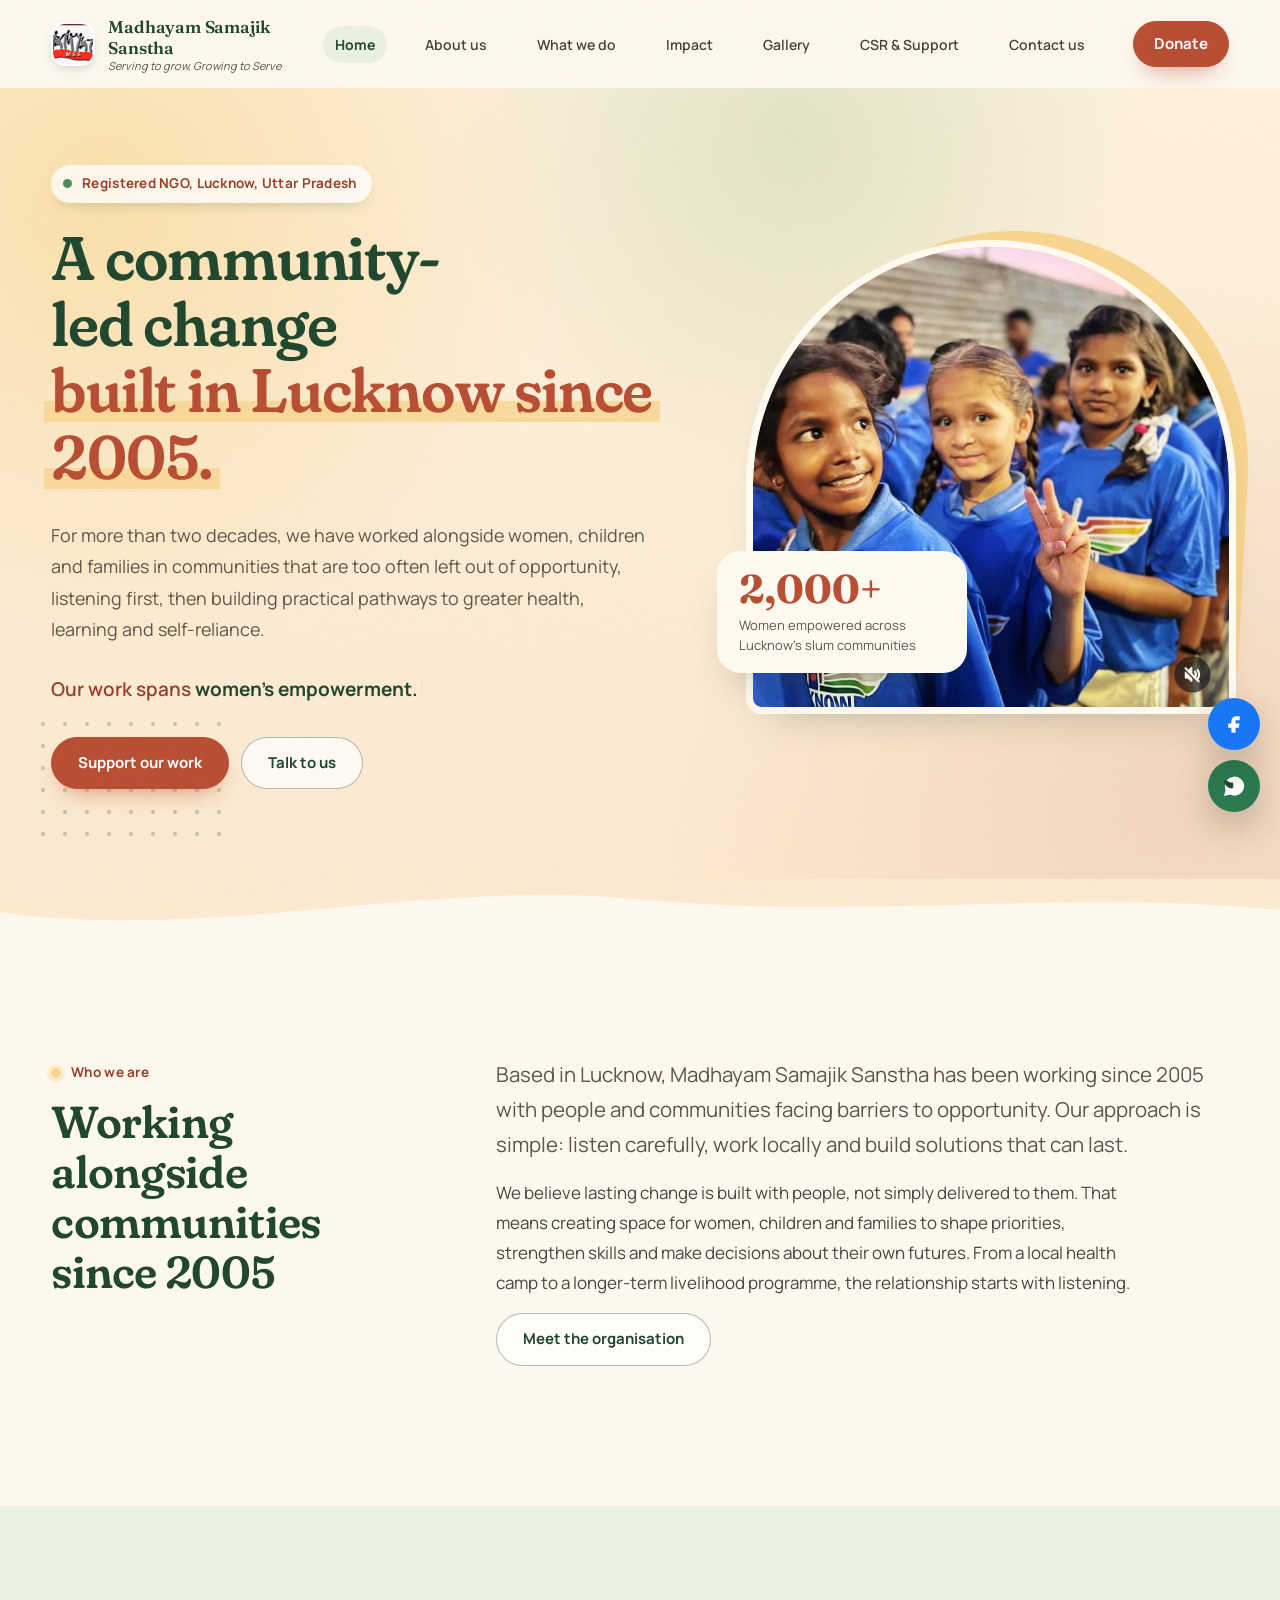
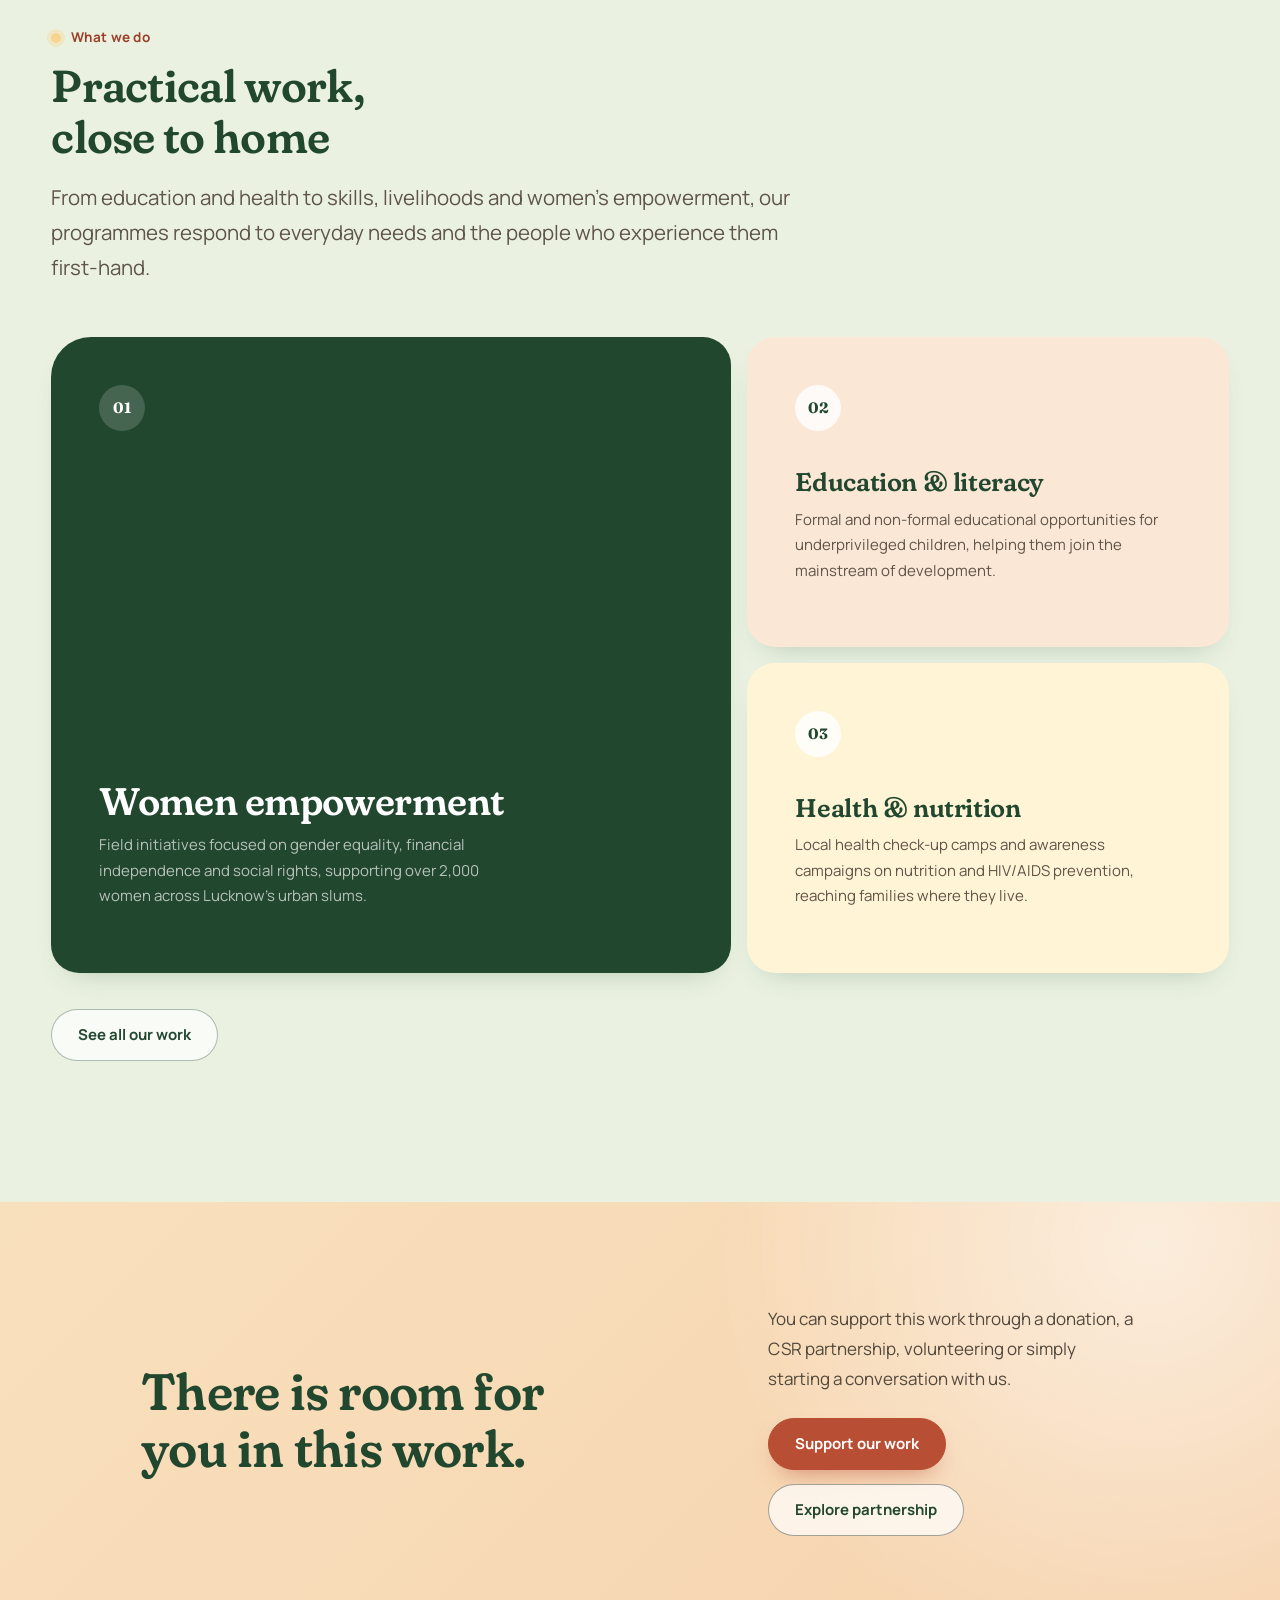
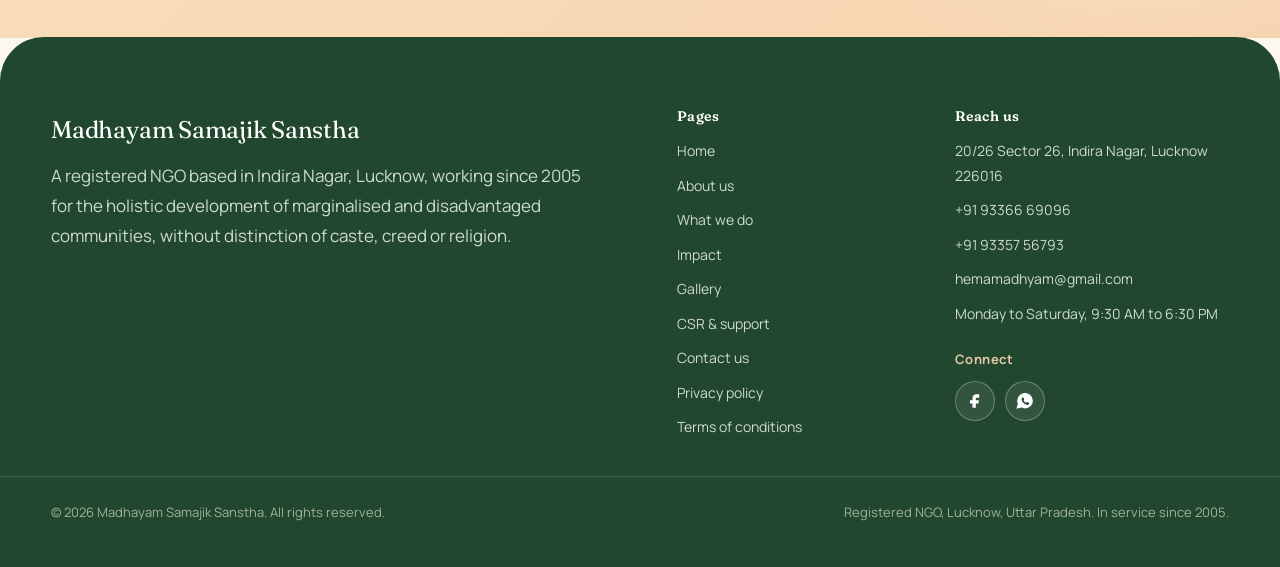
==== commit 09da244c: "Add files via upload" ====
--- a/index.html
+++ b/index.html
@@ -8,7 +8,7 @@
 <meta content="Madhayam Samajik Sanstha is a Lucknow-based NGO working with communities since 2005 through women’s empowerment, education, health, livelihoods, agriculture and social development." name="description"/>
 <link href="https://fonts.googleapis.com" rel="preconnect"/>
 <link crossorigin="" href="https://fonts.gstatic.com" rel="preconnect"/>
-<link href="https://fonts.googleapis.com/css2?family=Fraunces:opsz,wght@9..144,600;9..144,700&amp;family=Manrope:wght@400;500;600;700&amp;display=swap" rel="stylesheet"/>
+<link href="https://fonts.googleapis.com/css2?family=Fraunces:opsz,wght,SOFT@9..144,500..700,100&amp;family=Manrope:wght@400;500;600;700&amp;display=swap" rel="stylesheet"/>
 <link href="css/styles.css" rel="stylesheet"/>
 <link href="assets/favicon-32.png" rel="icon" sizes="32x32" type="image/png"/>
 <link href="assets/favicon-16.png" rel="icon" sizes="16x16" type="image/png"/>
@@ -51,7 +51,7 @@
 </ul>
 </nav>
 <div class="header-actions">
-<a class="btn btn-donate btn-small" href="csr-support.html#donate" id="donate-header">Donate</a>
+<a target="_blank" rel="noopener noreferrer" class="btn btn-donate btn-small" href="https://razorpay.me/@madhayamsamajiksanstha" id="donate-header">Donate</a>
 <button aria-controls="side-nav" aria-expanded="false" aria-label="Open menu" class="menu-toggle" id="menu-toggle" type="button">
 <span aria-hidden="true" class="menu-bar"></span>
 <span aria-hidden="true" class="menu-bar"></span>
@@ -76,7 +76,7 @@
 <li><a class="" href="contact-us.html"><span class="num">07</span>Contact us</a></li>
 </ul>
 <div class="side-nav-foot">
-<a class="btn btn-donate btn-block" href="csr-support.html#donate">Donate</a>
+<a target="_blank" rel="noopener noreferrer" class="btn btn-donate btn-block" href="https://razorpay.me/@madhayamsamajiksanstha">Donate</a>
 <p class="side-note">Every contribution supports our work across Lucknow's communities.</p>
 </div>
 </aside>
@@ -90,7 +90,7 @@
 <p class="hero-sub">For more than two decades, we have worked alongside women, children and families in communities that are too often left out of opportunity, listening first, then building practical pathways to greater health, learning and self-reliance.</p>
 <p aria-live="off" class="typed">Our work spans <b id="typed"></b><s></s></p>
 <div class="hero-actions">
-<a class="btn btn-donate" href="csr-support.html#donate">Support our work</a>
+<a target="_blank" rel="noopener noreferrer" class="btn btn-donate" href="https://razorpay.me/@madhayamsamajiksanstha">Support our work</a>
 <a class="btn btn-outline-light" href="contact-us.html">Talk to us</a>
 </div>
 </div>
@@ -166,7 +166,7 @@
 <h2>There is room for you in this work.</h2>
 <p>You can support this work through a donation, a CSR partnership, volunteering or simply starting a conversation with us.</p>
 <div class="cta-actions">
-<a class="btn btn-donate" href="csr-support.html#donate">Support our work</a>
+<a target="_blank" rel="noopener noreferrer" class="btn btn-donate" href="https://razorpay.me/@madhayamsamajiksanstha">Support our work</a>
 <a class="btn btn-outline-light" href="csr-support.html#csr">Explore partnership</a>
 </div>
 </div>
--- a/css/styles.css
+++ b/css/styles.css
@@ -1048,7 +1048,7 @@
   flex: 1;
 }
 
-/* ---------- 16b. Online donation panel (Razorpay) ---------- */
+/* ---------- 16b. Online donation panel (hosted Razorpay) ---------- */
 
 .pay-panel {
   background: #fff;
@@ -1068,81 +1068,19 @@
   margin-bottom: 22px;
 }
 
-.pay-form {
-  display: grid;
-  grid-template-columns: 1.4fr 1fr auto;
-  gap: 16px;
-  align-items: start;
-}
-
-.pay-form .form-field .field-err {
-  margin-bottom: 0;
-}
-
-.amount-input {
-  display: flex;
-  align-items: center;
-  border: 1.5px solid var(--line);
-  border-radius: 10px;
-  background: var(--cream-alt);
-  transition: border-color 0.25s ease, box-shadow 0.25s ease;
-}
-
-.amount-input:focus-within {
-  border-color: var(--stripe);
-  box-shadow: 0 0 0 4px rgba(172, 59, 43, 0.12);
-}
-
-.amount-input span {
-  padding-left: 14px;
-  font-weight: 700;
-  color: var(--ink-soft);
-}
-
-.amount-input input {
-  border: 0;
-  background: transparent;
-  box-shadow: none;
-  padding-left: 8px;
-}
-
-.amount-input input:focus {
-  box-shadow: none;
-}
-
 .pay-submit {
-  margin-top: 25px;
+  margin-top: 6px;
   white-space: nowrap;
 }
 
-.pay-status {
-  margin: 16px 0 0;
-  font-size: 15px;
-  min-height: 1.2em;
-  color: var(--ink-soft);
-}
-
-.pay-status.is-error {
-  color: var(--maroon);
-}
-
-.pay-status.is-success {
-  color: var(--green-mid);
-  font-weight: 700;
-}
-
 .pay-fine {
-  margin: 8px 0 0;
+  margin: 12px 0 0;
   font-size: 13px;
   color: var(--ink-soft);
 }
 
 @media (max-width: 760px) {
-  .pay-form {
-    grid-template-columns: 1fr;
-  }
   .pay-submit {
-    margin-top: 0;
     width: 100%;
   }
 }
@@ -2993,3 +2931,517 @@
 .gallery-simple-year-head span { display: none; }
 .gallery-simple-photo { min-height: 0; }
 .gallery-simple-photo img { display:block; opacity:1; visibility:visible; }
+
+
+/* 404 mobile containment */
+@media (max-width: 700px) {
+  html, body {
+    width: 100%;
+    max-width: 100%;
+    overflow-x: hidden;
+  }
+
+  .error-page {
+    width: 100%;
+    max-width: 100%;
+    overflow: hidden;
+  }
+
+  .error-page .wrap-narrow {
+    width: 100%;
+    max-width: 100%;
+    box-sizing: border-box;
+    padding-left: 20px;
+    padding-right: 20px;
+  }
+
+  .error-page .error-code {
+    display: block;
+    width: 100%;
+    max-width: 100%;
+    font-size: clamp(5rem, 24vw, 8rem);
+    line-height: .9;
+    letter-spacing: -0.04em;
+    overflow: hidden;
+  }
+
+  .error-page h1,
+  .error-page .lede,
+  .error-page .error-note {
+    width: 100%;
+    max-width: 100%;
+    overflow-wrap: anywhere;
+    word-break: normal;
+  }
+
+  .error-page .cta-actions {
+    width: 100%;
+    max-width: 100%;
+    box-sizing: border-box;
+    display: flex;
+    flex-wrap: wrap;
+    gap: 12px;
+  }
+
+  .error-page .cta-actions .btn,
+  .error-page .cta-actions .text-link {
+    max-width: 100%;
+    box-sizing: border-box;
+  }
+}
+
+
+/* ==========================================================================
+   31. Welcoming pass
+   Same pages, same content, same layout. This layer only softens the
+   decoration: warm paper tones, a lighter hero, friendly rounded shapes,
+   gentle shadows and a calmer type voice. To roll back, delete this section.
+   ========================================================================== */
+
+:root {
+  /* Warmer, lighter palette. Existing rules read these tokens, so the whole
+     site shifts together. One accent (terracotta); the greens stay brand. */
+  --forest-950: #22472f;
+  --forest-900: #2a553a;
+  --forest-800: #33664a;
+  --paper: #fdf8ee;
+  --paper-2: #f8ecd5;
+  --paper-3: #f0dfc0;
+  --sage: #eaf1e0;
+  --peach: #fbe7d6;
+  --sun: #f7d58f;
+  --ink: #2b2620;
+  --ink-soft: #5e5448;
+  --accent: #b84e34;
+  --accent-dark: #9a3f29;
+  --line: rgba(80, 58, 30, .14);
+  --green-light: var(--sage);
+  --shadow: 0 22px 44px -22px rgba(34, 71, 47, .38);
+  --shadow-soft: 0 14px 30px -18px rgba(34, 71, 47, .30);
+  --r-card: 28px;
+  --r-inner: 18px;
+}
+
+html, body { background: var(--paper); }
+body { font-size: 17px; line-height: 1.75; color: var(--ink); }
+::selection { background: var(--sun); color: #2b2620; }
+
+/* The faint film grain stays, just gentler. */
+body::before { opacity: .025; }
+
+/* ---------- Type: softer, rounder, less cramped ---------- */
+h1, h2, h3, h4 {
+  font-weight: 600;
+  letter-spacing: -.015em;
+  font-variation-settings: "SOFT" 100;
+}
+h1 { line-height: 1.1; }
+h2 { font-size: clamp(1.9rem, 3.5vw, 3rem); line-height: 1.12; }
+h3 { line-height: 1.22; }
+.lede { color: var(--ink-soft); }
+
+.eyebrow, .hero-eyebrow {
+  font-variant: normal;
+  font-size: 13.5px;
+  font-weight: 700;
+  letter-spacing: .02em;
+  color: var(--accent-dark);
+}
+.eyebrow { display: inline-flex; align-items: center; gap: 10px; }
+.eyebrow::before {
+  content: "";
+  width: 10px; height: 10px;
+  border-radius: 50%;
+  background: var(--sun);
+  box-shadow: 0 0 0 4px rgba(247, 213, 143, .35);
+  flex: none;
+}
+
+/* ---------- Header ---------- */
+.site-header {
+  background: rgba(253, 248, 238, .92);
+  border-bottom: 0;
+}
+.site-header.is-scrolled { box-shadow: 0 10px 30px -18px rgba(34, 71, 47, .35); }
+.header-inner { min-height: 78px; }
+.brand-mark { border-radius: 14px; border: 2px solid #fff; box-shadow: 0 4px 12px -4px rgba(34, 71, 47, .3); }
+.brand-name { font-weight: 600; letter-spacing: -.01em; color: var(--forest-950); }
+.brand-tag { font-size: 11px; font-style: italic; letter-spacing: 0; color: var(--ink-soft); }
+.nav-link {
+  padding: 9px 14px;
+  border-radius: 999px;
+  font-size: 14px;
+  color: #4a4238;
+  transition: background-color .2s ease, color .2s ease;
+}
+.nav-link::after { display: none; }
+.nav-link:hover { background: var(--sage); color: var(--forest-950); }
+.nav-link.is-current { background: var(--sage); color: var(--forest-950); font-weight: 700; }
+
+/* ---------- Buttons: friendly pills ---------- */
+.btn {
+  border-radius: 999px;
+  padding: 12px 26px;
+  font-size: 15px;
+  font-weight: 700;
+  letter-spacing: 0;
+}
+.btn-donate, .btn-primary {
+  background: var(--accent);
+  border-color: var(--accent);
+  box-shadow: 0 12px 24px -12px rgba(184, 78, 52, .65);
+}
+.btn-donate:hover, .btn-primary:hover {
+  background: var(--accent-dark);
+  border-color: var(--accent-dark);
+  box-shadow: 0 16px 28px -12px rgba(154, 63, 41, .7);
+}
+.btn-outline {
+  background: rgba(255, 255, 255, .7);
+  color: var(--forest-950);
+  border-color: rgba(34, 71, 47, .35);
+}
+.btn-outline:hover { background: var(--forest-950); border-color: var(--forest-950); color: #fff; }
+.btn-small { padding: 9px 20px; min-height: 42px; }
+
+/* ---------- Hero: sunlit and open instead of dark ---------- */
+.hero {
+  background: linear-gradient(180deg, #fdf1dc 0%, #fbe9d0 100%);
+  color: var(--ink);
+  min-height: 0;
+  padding: clamp(52px, 6vw, 88px) 0 clamp(64px, 7vw, 104px);
+}
+.hero::before {
+  background:
+    radial-gradient(circle at 8% 14%, rgba(247, 213, 143, .62), transparent 34%),
+    radial-gradient(circle at 92% 88%, rgba(184, 78, 52, .13), transparent 38%),
+    radial-gradient(circle at 62% 6%, rgba(122, 170, 112, .20), transparent 32%);
+}
+/* A little dotted patch, like a stitched border, for warmth. */
+.hero::after {
+  content: "";
+  position: absolute;
+  left: 2.5%; bottom: 36px;
+  width: 190px; height: 130px;
+  background-image: radial-gradient(rgba(34, 71, 47, .22) 2px, transparent 2.4px);
+  background-size: 22px 22px;
+  pointer-events: none;
+}
+.hero-grid { align-items: center; gap: clamp(40px, 6vw, 96px); grid-template-columns: minmax(0, 1.05fr) minmax(300px, .8fr); }
+.hero-eyebrow {
+  display: inline-flex;
+  align-items: center;
+  gap: 10px;
+  padding: 7px 16px 7px 12px;
+  border-radius: 999px;
+  background: rgba(255, 255, 255, .75);
+  color: var(--accent-dark);
+  box-shadow: 0 6px 16px -10px rgba(34, 71, 47, .45);
+  margin-bottom: 22px;
+}
+.hero-eyebrow::before {
+  content: "";
+  width: 9px; height: 9px;
+  border-radius: 50%;
+  background: #4f8a5e;
+}
+.hero-title {
+  max-width: 17ch;
+  font-size: clamp(2.4rem, 4.8vw, 4.2rem);
+  line-height: 1.08;
+  letter-spacing: -.02em;
+  color: var(--forest-950);
+}
+.hero-title mark {
+  color: var(--accent);
+  background: linear-gradient(transparent 64%, rgba(247, 213, 143, .8) 64% 92%, transparent 92%);
+  padding: 0 .12em;
+  margin: 0 -.12em;
+  -webkit-box-decoration-break: clone;
+  box-decoration-break: clone;
+}
+.hero-sub { color: var(--ink-soft); font-size: clamp(1.02rem, 1.4vw, 1.18rem); max-width: 54ch; }
+.typed { color: var(--accent-dark); font-weight: 600; }
+.typed b { color: var(--forest-950); font-weight: 700; }
+.hero .btn-outline-light {
+  color: var(--forest-950);
+  background: rgba(255, 255, 255, .7);
+  border-color: rgba(34, 71, 47, .35);
+}
+.hero .btn-outline-light:hover { background: var(--forest-950); border-color: var(--forest-950); color: #fff; }
+
+/* The photo sits in a soft arch over a sun-coloured shape. */
+.hero-figure { margin-top: 0; z-index: 1; }
+.hero-figure::before {
+  content: "";
+  position: absolute;
+  inset: -16px -20px 40px 28px;
+  background: var(--sun);
+  border-radius: 999px 999px 44px 44px;
+  transform: rotate(3deg);
+  z-index: 0;
+}
+.hero-figure .img-ph {
+  position: relative;
+  z-index: 1;
+  min-height: 460px;
+  border-radius: 999px 999px 36px 36px;
+  background: var(--sage);
+  border: 0;
+  box-shadow: 0 0 0 7px #fffaf0, var(--shadow);
+  padding: 36px;
+  text-align: center;
+  justify-content: flex-end;
+}
+.hero-figure .img-ph::before, .hero-figure .img-ph::after { display: none; }
+.hero-figure .img-ph.has-loaded-image { box-shadow: 0 0 0 7px #fffaf0, var(--shadow); }
+.hero-figure .img-ph-fallback { align-items: center; }
+.hero-figure .img-ph-kicker { color: var(--accent-dark); }
+.hero-figure .img-ph-statement { color: var(--forest-950); max-width: 11ch; }
+.hero-figure .img-ph-desc { color: var(--ink-soft); }
+.hero-figure .img-ph-file { display: none; }
+.hero-stat-card {
+  position: absolute;
+  left: -36px; bottom: 34px;
+  margin: 0;
+  max-width: 250px;
+  background: #fffaf0;
+  border: 0;
+  border-radius: 24px;
+  padding: 18px 22px;
+  box-shadow: var(--shadow);
+  z-index: 3;
+}
+.hero-stat-card .stat-num { color: var(--accent); }
+
+/* Soft wave under hero and page headers (the logo's arc), nowhere else. */
+.wave { display: none; }
+.hero + .wave, .page-head + .wave {
+  display: block;
+  height: clamp(34px, 5vw, 64px);
+  margin-top: -1px;
+  background: #fbe9d0;
+}
+
+/* ---------- Sections ---------- */
+.section-alt { background: var(--sage); }
+.section-deep { background: var(--forest-950); }
+.intro-block h2 { max-width: 16ch; }
+.intro-block .eyebrow-col h2 { max-width: 12ch; }
+
+/* ---------- Home "ways" cards: rounded, tinted, same asymmetry ---------- */
+.way-card {
+  background: #fffaf0;
+  border-radius: var(--r-card);
+  box-shadow: var(--shadow-soft);
+  min-height: 240px;
+}
+.way-card:nth-child(2) { background: var(--peach); }
+.way-card:nth-child(3) { background: #fff4d6; }
+.way-card:first-child {
+  background: var(--forest-950);
+  border-radius: 40px var(--r-card) var(--r-card) var(--r-card);
+}
+.way-card:hover { transform: translateY(-5px); box-shadow: var(--shadow); }
+.way-icon {
+  width: 46px; height: 46px;
+  border-radius: 50%;
+  display: grid; place-items: center;
+  background: rgba(255, 255, 255, .8);
+  color: var(--forest-950);
+  font-family: var(--font-title);
+  font-size: 15px;
+  font-weight: 700;
+  letter-spacing: 0;
+  margin-bottom: auto;
+}
+.way-card:first-child .way-icon { background: rgba(255, 255, 255, .16); color: #fff; }
+.way-card p { font-size: 15px; }
+
+/* ---------- Programme list (What we do) ---------- */
+.focus-list { border-top: 0; display: grid; gap: 20px; }
+.focus-item {
+  background: #fffaf0;
+  border: 0;
+  border-radius: var(--r-card);
+  padding: clamp(26px, 3.5vw, 44px);
+  box-shadow: var(--shadow-soft);
+  align-items: center;
+}
+.focus-item:nth-child(even) { background: var(--peach); }
+.focus-item:hover { background: #fffaf0; }
+.focus-item:nth-child(even):hover { background: var(--peach); }
+.focus-num {
+  width: 52px; height: 52px;
+  border-radius: 50%;
+  display: grid; place-items: center;
+  background: var(--sage);
+  color: var(--forest-950);
+  font-family: var(--font-title);
+  font-size: 17px;
+  font-weight: 700;
+  letter-spacing: 0;
+}
+.focus-body p { margin-top: 12px; }
+.focus-body .media-compact { border-radius: var(--r-inner); }
+
+/* ---------- Photo frames and placeholders ---------- */
+.img-ph { border-radius: var(--r-card); background: var(--sage); box-shadow: none; }
+.img-ph::after { color: rgba(34, 71, 47, .06); }
+.img-ph-round { border-radius: 50%; }
+.img-ph-file { color: var(--accent-dark); }
+
+/* ---------- Panels, quotes, stats ---------- */
+.vm-panel { border-radius: var(--r-card); background: #fffaf0; box-shadow: var(--shadow-soft); }
+.vm-panel:nth-child(2) { background: var(--forest-950); transform: translateY(28px); }
+.timeline::before { background: rgba(34, 71, 47, .22); }
+.timeline-item::before { background: var(--sun); border-color: var(--forest-950); }
+.timeline-item .when { font-family: var(--font-title); color: var(--accent-dark); }
+
+.impact-grid { gap: 14px; background: transparent; border: 0; border-radius: 0; overflow: visible; }
+.impact-cell { background: #fffaf0; border-radius: var(--r-card); box-shadow: var(--shadow-soft); }
+.impact-cell:nth-child(3n+2) { background: var(--peach); }
+.impact-cell:nth-child(3n) { background: #fff4d6; }
+.impact-cell .stat-value, .stat-hero .stat-num { color: var(--accent); letter-spacing: -.02em; }
+.quote-panel { border-radius: 40px var(--r-card) var(--r-card) var(--r-card); background: var(--forest-950); }
+.quote-panel p { letter-spacing: -.01em; }
+
+.tier-grid { border-top: 0; gap: 14px; }
+.tier-card { background: #fffaf0; border: 0; border-radius: var(--r-card); padding: clamp(22px, 3vw, 34px); box-shadow: var(--shadow-soft); }
+.pay-panel, .bank-panel, .contact-form { background: #fffaf0; border-radius: var(--r-card); box-shadow: var(--shadow-soft); }
+.process-ribbon { border: 0; gap: 12px; }
+.process-step { background: #fffaf0; border-radius: var(--r-inner); }
+.tag-list li { background: #fffaf0; border-radius: 999px; border-color: var(--line); }
+
+/* Form fields */
+.form-field input, .form-field select, .form-field textarea { border-radius: 14px; background: #fff; }
+.form-field input:focus, .form-field select:focus, .form-field textarea:focus {
+  border-color: var(--forest-800);
+  box-shadow: 0 0 0 4px rgba(79, 138, 94, .22);
+}
+
+/* ---------- Sub-page headers: light, with the same sunshine ---------- */
+.page-head {
+  background:
+    radial-gradient(circle at 6% 20%, rgba(247, 213, 143, .6), transparent 34%),
+    radial-gradient(circle at 94% 90%, rgba(184, 78, 52, .12), transparent 36%),
+    linear-gradient(180deg, #fdf1dc, #fbe9d0);
+  color: var(--ink);
+  padding: clamp(44px, 6vw, 84px) 0 clamp(52px, 7vw, 96px);
+}
+.page-head::after { border-color: rgba(34, 71, 47, .10); box-shadow: 0 0 0 72px rgba(34, 71, 47, .025), 0 0 0 144px rgba(34, 71, 47, .015); }
+.page-title { color: var(--forest-950); font-size: clamp(2.4rem, 5.4vw, 4.4rem); line-height: 1.06; letter-spacing: -.02em; max-width: 16ch; }
+.page-lede { color: var(--ink-soft); }
+.breadcrumb ol { color: var(--ink-soft); }
+.breadcrumb li:not(:last-child)::after { color: rgba(34, 71, 47, .4); }
+.breadcrumb a { color: var(--accent-dark); font-weight: 600; }
+.breadcrumb a:hover { color: var(--forest-950); }
+
+/* ---------- Closing call to action: warm apricot ---------- */
+.cta-band {
+  background:
+    radial-gradient(circle at 90% 10%, rgba(255, 255, 255, .55), transparent 36%),
+    linear-gradient(135deg, #f9e0bd, #f6d3ae);
+  border: 0;
+}
+.cta-band h2 { color: var(--forest-950); max-width: 16ch; font-size: clamp(2rem, 4vw, 3.5rem); }
+.cta-band p { color: #52483c; }
+.cta-band .btn-outline-light { background: rgba(255, 255, 255, .7); }
+
+/* ---------- Footer: friendly leaf green with a soft top edge ---------- */
+.site-footer {
+  background: var(--forest-950);
+  border-top: 0;
+  border-radius: 44px 44px 0 0;
+  margin-top: -1px;
+}
+.footer-name { letter-spacing: -.01em; }
+.footer-heading, .footer-social-label { font-variant: normal; letter-spacing: .04em; }
+.social-link { border-radius: 50%; }
+
+/* ---------- Floating buttons ---------- */
+.facebook-float, .whatsapp-float { border-radius: 50%; }
+.whatsapp-float { background: #2b7a4f; }
+.top-btn { border-radius: 50%; background: var(--forest-950); }
+
+/* ---------- Mobile drawer ---------- */
+.side-nav { background: var(--forest-950); border-radius: 28px 0 0 28px; }
+
+/* ---------- Gallery page keeps its light shell, softer corners ---------- */
+.gallery-simple-hero {
+  background:
+    radial-gradient(circle at 8% 16%, rgba(247, 213, 143, .55), transparent 34%),
+    linear-gradient(180deg, #fdf1dc, #fbe9d0);
+  border-bottom: 0;
+}
+.gallery-simple-hero h1 { font-weight: 600; letter-spacing: -.02em; line-height: 1.04; font-variation-settings: "SOFT" 100; }
+.gallery-simple-kicker { color: var(--accent-dark); font-size: 13px; letter-spacing: .04em; text-transform: none; }
+.gallery-simple-nav { background: var(--forest-950); }
+.gallery-simple-archive { background: var(--paper); }
+.gallery-simple-year-head h2 { font-family: var(--font-title); font-weight: 600; letter-spacing: -.02em; color: var(--forest-950); font-variation-settings: "SOFT" 100; }
+.gallery-simple-photo { border-radius: var(--r-inner); box-shadow: var(--shadow-soft); background: var(--sage); }
+.gallery-page .site-footer { background: var(--forest-950); }
+.gallery-page .site-header, .gallery-page .gallery-site-header { background: rgba(253, 248, 238, .92); }
+
+/* ---------- 404 and legal ---------- */
+.error-page { background: var(--paper); }
+.error-code { color: var(--accent); }
+.legal-content h2 { letter-spacing: -.01em; }
+
+/* ---------- Focus: visible on light, light on dark ---------- */
+:focus-visible { outline: 3px solid #3f7a52 !important; outline-offset: 3px; border-radius: 6px; }
+.site-footer :focus-visible, .side-nav :focus-visible, .section-deep :focus-visible, .way-card:first-child :focus-visible { outline-color: #ffd98a !important; }
+
+/* ---------- Responsive ---------- */
+@media (max-width: 1020px) {
+  .hero-figure { max-width: 520px; width: 86%; margin: 12px auto 0; }
+  .hero-stat-card { left: -12px; }
+}
+@media (max-width: 760px) {
+  body { font-size: 16px; }
+  .hero-title { font-size: clamp(2.2rem, 9vw, 3rem); max-width: none; }
+  .hero-figure { width: 92%; }
+  .hero-figure .img-ph { min-height: 380px; }
+  .hero-stat-card { position: relative; left: 0; bottom: auto; width: auto; max-width: none; margin: -28px 8px 0 18px; }
+  .hero::after { display: none; }
+  .focus-item { gap: 16px; }
+  .site-footer { border-radius: 32px 32px 0 0; }
+  .side-nav { border-radius: 0; }
+}
+
+/* Small follow-ups */
+.nav-link { white-space: nowrap; padding: 9px 12px; }
+.nav-list { gap: 2px; }
+.home-focus-grid + div { margin-top: 36px; }
+.focus-body { align-content: center; row-gap: 0; }
+.focus-body p { margin-top: 10px; margin-bottom: 0; }
+.focus-body h3 { margin-bottom: 0; }
+.focus-item { grid-template-rows: auto auto; }
+.focus-body h3 { align-self: end; }
+.focus-body p { align-self: start; }
+.focus-body .media-compact { align-self: center; }
+@media (max-width: 1020px) { .focus-item { grid-template-rows: none; } }
+.vm-panel:nth-child(2), .vm-panel:nth-child(2) p { color: #e9f0e4; }
+.vm-panel:nth-child(2) h3 { color: #fff; }
+.quote-panel, .quote-panel p, .quote-panel cite, .quote-panel span { color: #fdf8ee; }
+.impact-grid { grid-template-columns: repeat(3, minmax(0, 1fr)); }
+.stat-hero .stat-label { margin-bottom: 36px; }
+@media (max-width: 760px) { .impact-grid { grid-template-columns: repeat(2, minmax(0, 1fr)); } }
+@media (max-width: 460px) { .impact-grid { grid-template-columns: 1fr; } }
+.way-card:first-child .btn-outline { background: #fffaf0; color: var(--forest-950); border-color: #fffaf0; }
+.way-card:first-child .btn-outline:hover { background: var(--sun); border-color: var(--sun); color: var(--forest-950); }
+.gallery-simple-hero { padding: clamp(64px, 8vw, 110px) 0 clamp(56px, 7vw, 96px); }
+.gallery-simple-hero h1 { font-size: clamp(2.6rem, 6vw, 5rem); max-width: 14ch; }
+.gallery-simple-hero p { margin-top: 20px; }
+
+/* Mobile: single-column hero (placed last so it wins over the desktop grid above) */
+@media (max-width: 1020px) {
+  .hero-grid { grid-template-columns: minmax(0, 1fr); gap: 40px; }
+  .hero-copy { max-width: none; }
+  .hero-title { max-width: 18ch; }
+}
+.hero-eyebrow { border-radius: 999px; max-width: 100%; }
+@media (max-width: 760px) {
+  .hero-eyebrow { font-size: 12.5px; line-height: 1.35; padding: 8px 14px; border-radius: 22px; }
+  .hero-figure::before { inset: -10px -8px 30px 14px; }
+}
